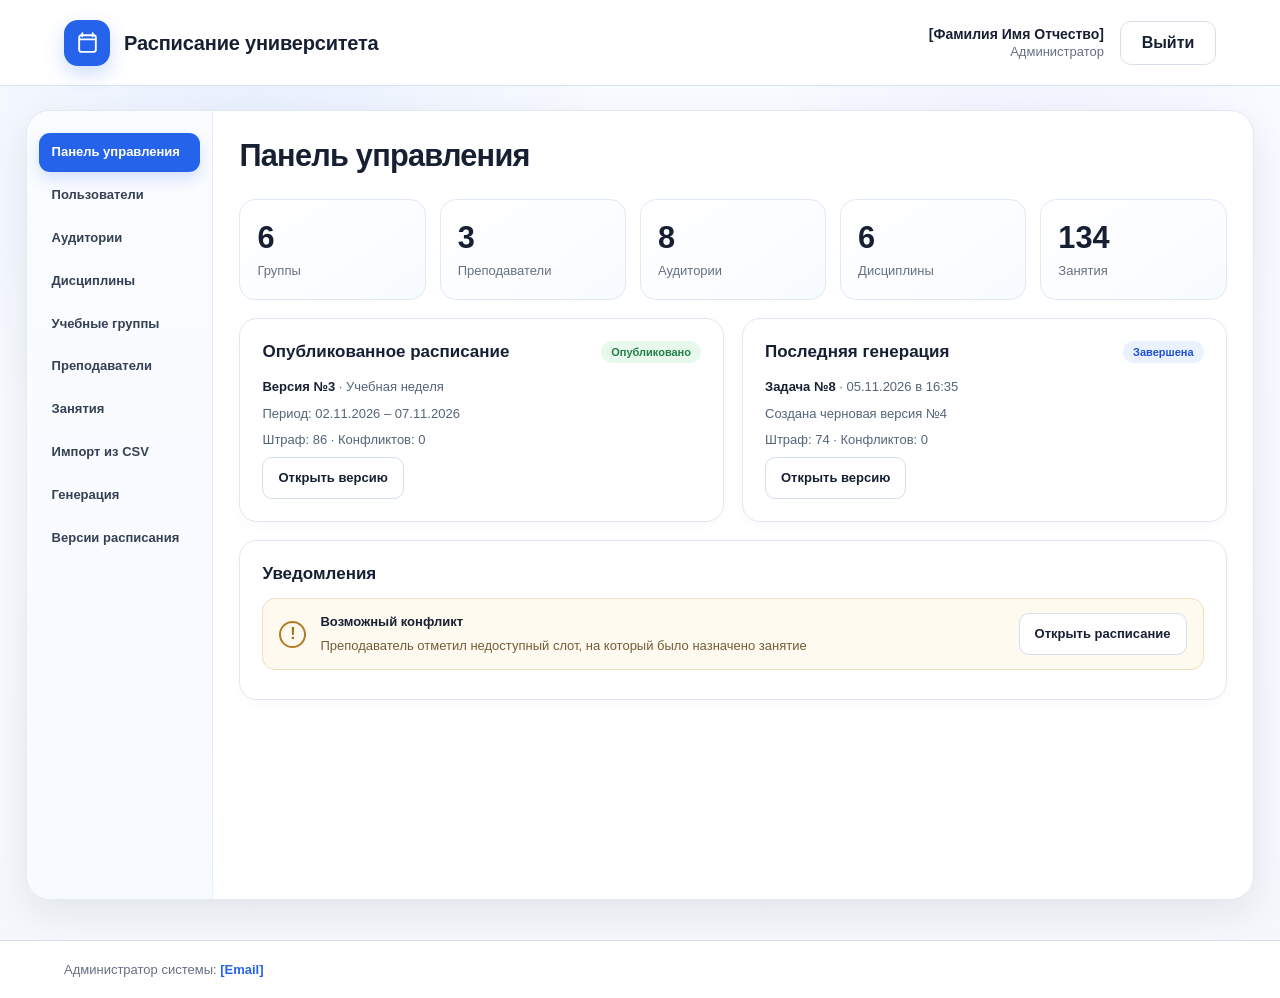
==== frontend/admin.html @ bbe99fa9 "кабинет администратора" ====
<!DOCTYPE html>
<!-- Указываем русский язык для страницы -->
<html lang="ru">
<head>
    <!-- UTF-8 нужен для правильного отображения русского текста -->
    <meta charset="UTF-8">
    <!-- Сайт подстраивается под ширину экрана -->
    <meta name="viewport" content="width=device-width, initial-scale=1.0">
    <title>Администратор — Расписание университета</title>
    <!-- Общие стили те же, что на страницах студента и преподавателя -->
    <link rel="stylesheet" href="styles.css">
    <!-- Отдельный файл содержит оформление только кабинета администратора -->
    <link rel="stylesheet" href="admin.css">
</head>
<body class="admin-page">
    <!-- Сверху шапка, посередине кабинет, внизу контакт администратора -->
    <div class="page">
        <header class="page-header">
            <!-- Нажатие на название сайта открывает панель управления -->
            <a class="brand" href="admin.html" aria-label="Панель управления расписанием">
                <span class="brand__icon" aria-hidden="true">
                    <!-- Календарь нарисован прямо в HTML, отдельная картинка не нужна -->
                    <svg viewBox="0 0 24 24" fill="none">
                        <path d="M7 3V6M17 3V6M4.5 9H19.5M6 5H18C19.1 5 20 5.9 20 7V19C20 20.1 19.1 21 18 21H6C4.9 21 4 20.1 4 19V7C4 5.9 4.9 5 6 5Z" stroke="currentColor" stroke-width="1.8" stroke-linecap="round" stroke-linejoin="round"/>
                    </svg>
                </span>
                <span class="brand__text"><strong>Расписание университета</strong></span>
            </a>
            <!-- Здесь позднее будут данные вошедшего администратора с сервера -->
            <div class="user-panel">
                <div class="user-panel__text">
                    <span class="user-panel__name">[Фамилия Имя Отчество]</span>
                    <span class="user-panel__meta">Администратор</span>
                </div>
                <!-- Пока кнопка выхода просто возвращает на страницу входа -->
                <a class="logout-button" href="index.html">Выйти</a>
            </div>
        </header>

        <main class="page-main">
            <!-- Белая область с боковым меню и рабочей частью -->
            <div class="admin-shell">
                <!-- Внутри nav находятся переключатели разделов -->
                <aside class="admin-sidebar">
                    <nav class="admin-navigation" aria-label="Разделы администратора">
                        <button type="button" class="admin-nav-link is-current" data-section="dashboard">Панель управления</button>
                        <button type="button" class="admin-nav-link" data-section="users">Пользователи</button>
                        <button type="button" class="admin-nav-link" data-section="classrooms">Аудитории</button>
                        <button type="button" class="admin-nav-link" data-section="subjects">Дисциплины</button>
                        <button type="button" class="admin-nav-link" data-section="groups">Учебные группы</button>
                        <!-- Эти разделы есть в общем макете, но подробные макеты пока не приложены -->
                        <button type="button" class="admin-nav-link" data-section="teachers">Преподаватели</button>
                        <button type="button" class="admin-nav-link" data-section="lessons">Занятия</button>
                        <button type="button" class="admin-nav-link" data-section="import">Импорт из CSV</button>
                        <button type="button" class="admin-nav-link" data-section="generation">Генерация</button>
                        <button type="button" class="admin-nav-link" data-section="versions">Версии расписания</button>
                    </nav>
                </aside>

                <div class="admin-content">
                    <!-- Первая вкладка с показателями и сведениями о расписании -->
                    <section class="admin-section" id="section-dashboard" aria-labelledby="heading-dashboard">
                        <h1 class="admin-title" id="heading-dashboard">Панель управления</h1>
                        <!-- Количества пересчитывает JavaScript по данным из списков -->
                        <div class="stats-grid" id="dashboard-stats"></div>
                        <div class="overview-grid">
                            <article class="overview-card">
                                <div class="overview-card__heading">
                                    <h2>Опубликованное расписание</h2>
                                    <span class="status-pill status-pill--green">Опубликовано</span>
                                </div>
                                <p><strong>Версия №3</strong> · Учебная неделя</p>
                                <p>Период: 02.11.2026 – 07.11.2026</p>
                                <p>Штраф: 86 · Конфликтов: 0</p>
                                <button class="admin-button admin-button--outline" type="button" data-section-target="versions">Открыть версию</button>
                            </article>
                            <article class="overview-card">
                                <div class="overview-card__heading">
                                    <h2>Последняя генерация</h2>
                                    <span class="status-pill status-pill--blue">Завершена</span>
                                </div>
                                <p><strong>Задача №8</strong> · 05.11.2026 в 16:35</p>
                                <p>Создана черновая версия №4</p>
                                <p>Штраф: 74 · Конфликтов: 0</p>
                                <button class="admin-button admin-button--outline" type="button" data-section-target="versions">Открыть версию</button>
                            </article>
                        </div>
                        <article class="overview-card overview-card--notification">
                            <h2>Уведомления</h2>
                            <div class="notification-line">
                                <span class="notification-line__symbol" aria-hidden="true">!</span>
                                <div class="notification-line__text">
                                    <strong>Возможный конфликт</strong>
                                    <span>Преподаватель отметил недоступный слот, на который было назначено занятие</span>
                                </div>
                                <button class="admin-button admin-button--outline" type="button" data-section-target="versions">Открыть расписание</button>
                            </div>
                        </article>
                    </section>

                    <!-- Раздел пользователей: поиск, фильтр, кнопка создания и таблица -->
                    <section class="admin-section" id="section-users" aria-labelledby="heading-users" hidden>
                        <h1 class="admin-title" id="heading-users">Пользователи</h1>
                        <div class="admin-toolbar">
                            <div class="admin-toolbar__filters">
                                <label class="visually-hidden" for="users-search">Поиск пользователя</label>
                                <input class="admin-input admin-search" id="users-search" placeholder="Поиск по ФИО, логину или email">
                                <label class="visually-hidden" for="users-role">Фильтр по роли</label>
                                <select class="admin-select" id="users-role">
                                    <option value="all">Роль: все</option>
                                    <option value="admin">Администратор</option>
                                    <option value="teacher">Преподаватель</option>
                                    <option value="student">Студент</option>
                                </select>
                            </div>
                            <button class="admin-button admin-button--primary" data-create="users" type="button">+ Создать пользователя</button>
                        </div>
                        <div class="admin-table-wrap">
                            <table class="admin-table" aria-label="Список пользователей">
                                <thead><tr><th>ФИО</th><th>Логин</th><th>Email</th><th>Роль</th><th>Группа</th><th>Действия</th></tr></thead>
                                <tbody id="users-table-body"></tbody>
                            </table>
                        </div>
                    </section>

                    <!-- Раздел аудиторий: поиск по номеру и таблица вместимости -->
                    <section class="admin-section" id="section-classrooms" aria-labelledby="heading-classrooms" hidden>
                        <h1 class="admin-title" id="heading-classrooms">Аудитории</h1>
                        <div class="admin-toolbar">
                            <label class="visually-hidden" for="classrooms-search">Поиск аудитории</label>
                            <input class="admin-input admin-search" id="classrooms-search" placeholder="Поиск по номеру аудитории">
                            <button class="admin-button admin-button--primary" type="button" data-create="classrooms">+ Создать аудиторию</button>
                        </div>
                        <div class="admin-table-wrap">
                            <table class="admin-table" aria-label="Список аудиторий">
                                <thead><tr><th>Номер аудитории</th><th><button type="button" class="sort-button" id="sort-capacity">Вместимость ↕</button></th><th><button type="button" class="sort-button" id="sort-status">Статус ↕</button></th><th>Действия</th></tr></thead>
                                <tbody id="classrooms-table-body"></tbody>
                            </table>
                        </div>
                    </section>

                    <!-- Раздел дисциплин: поиск по названию или коду -->
                    <section class="admin-section" id="section-subjects" aria-labelledby="heading-subjects" hidden>
                        <h1 class="admin-title" id="heading-subjects">Дисциплины</h1>
                        <div class="admin-toolbar">
                            <label class="visually-hidden" for="subjects-search">Поиск дисциплины</label>
                            <input class="admin-input admin-search" id="subjects-search" placeholder="Поиск по названию или коду">
                            <button class="admin-button admin-button--primary" type="button" data-create="subjects">+ Создать дисциплину</button>
                        </div>
                        <div class="admin-table-wrap">
                            <table class="admin-table" aria-label="Список дисциплин">
                                <thead><tr><th>Название</th><th>Код</th><th>Действия</th></tr></thead>
                                <tbody id="subjects-table-body"></tbody>
                            </table>
                        </div>
                    </section>

                    <!-- Раздел учебных групп: количество студентов и занятий -->
                    <section class="admin-section" id="section-groups" aria-labelledby="heading-groups" hidden>
                        <h1 class="admin-title" id="heading-groups">Учебные группы</h1>
                        <div class="admin-toolbar">
                            <label class="visually-hidden" for="groups-search">Поиск группы</label>
                            <input class="admin-input admin-search" id="groups-search" placeholder="Поиск по номеру группы">
                            <button class="admin-button admin-button--primary" type="button" data-create="groups">+ Создать группу</button>
                        </div>
                        <div class="admin-table-wrap">
                            <table class="admin-table" aria-label="Список учебных групп">
                                <thead><tr><th>Группа</th><th>Студентов</th><th>Занятий</th><th>Действия</th></tr></thead>
                                <tbody id="groups-table-body"></tbody>
                            </table>
                        </div>
                    </section>

                    <!-- Пока в этих вкладках нет содержимого, оставляем рабочую область пустой -->
                    <section class="admin-section" id="section-upcoming" hidden></section>
                </div>
            </div>
        </main>

        <!-- Контакт администратора находится ниже кабинета и доступен прокруткой -->
        <footer class="page-footer">
            <span>Администратор системы: <a href="mailto:admin@example.com">[Email]</a></span>
        </footer>
    </div>

    <!-- Одно всплывающее окно используется для всех четырёх форм -->
    <dialog class="admin-dialog" id="record-dialog" aria-labelledby="modal-title">
        <div class="admin-dialog__header">
            <h2 id="modal-title">Новая запись</h2>
            <button type="button" class="modal-close" id="modal-close" aria-label="Закрыть окно">×</button>
        </div>

        <!-- У каждой формы отдельный id, чтобы не путать поля -->
        <form class="record-form" id="form-users" hidden novalidate>
            <label class="admin-field">ФИО<input class="admin-input" id="user-name" autocomplete="off" placeholder="Фамилия Имя Отчество"></label>
            <label class="admin-field">Логин<input class="admin-input" id="user-login" autocomplete="off" placeholder="Логин"></label>
            <label class="admin-field">Email<input class="admin-input" id="user-email" type="email" autocomplete="off" placeholder="example@mail.ru"></label>
            <label class="admin-field">Пароль<input class="admin-input" id="user-password" type="password" autocomplete="new-password" placeholder="Пароль для нового пользователя"></label>
            <!-- Радиокнопки позволяют выбрать только одну роль -->
            <fieldset class="admin-role-fieldset">
                <legend>Роль</legend>
                <label><input type="radio" name="user-role" value="admin"> Администратор</label>
                <label><input type="radio" name="user-role" value="teacher"> Преподаватель</label>
                <label><input type="radio" name="user-role" value="student" checked> Студент</label>
            </fieldset>
            <!-- Выбор группы показывается только для роли Студент -->
            <label class="admin-field" id="user-group-block">Учебная группа<select class="admin-select" id="user-group"></select></label>
            <p class="form-error" id="users-form-error" role="alert" hidden></p>
            <div class="dialog-actions">
                <button class="admin-button admin-button--primary" type="submit">Сохранить</button>
                <button class="admin-button admin-button--outline" type="button" data-cancel-dialog>Отмена</button>
            </div>
            <p class="dialog-note">Демо-режим: пароли не сохраняются, письма не отправляются, вход новых пользователей пока не подключён</p>
        </form>

        <form class="record-form" id="form-classrooms" hidden novalidate>
            <label class="admin-field">Номер аудитории<input class="admin-input" id="classroom-number" placeholder="Номер аудитории"></label>
            <label class="admin-field">Вместимость<input class="admin-input" id="classroom-capacity" type="number" min="1" placeholder="Количество мест"></label>
            <label class="admin-checkbox"><input id="classroom-active" type="checkbox" checked> Активна (доступна для занятий)</label>
            <p class="form-error" id="classrooms-form-error" role="alert" hidden></p>
            <div class="dialog-actions"><button class="admin-button admin-button--primary" type="submit">Сохранить</button><button class="admin-button admin-button--outline" type="button" data-cancel-dialog>Отмена</button></div>
        </form>

        <form class="record-form" id="form-subjects" hidden novalidate>
            <label class="admin-field">Название<input class="admin-input" id="subject-name" placeholder="Название дисциплины"></label>
            <label class="admin-field">Внутренний код<input class="admin-input" id="subject-code" placeholder="Код"></label>
            <p class="form-error" id="subjects-form-error" role="alert" hidden></p>
            <div class="dialog-actions"><button class="admin-button admin-button--primary" type="submit">Сохранить</button><button class="admin-button admin-button--outline" type="button" data-cancel-dialog>Отмена</button></div>
        </form>

        <form class="record-form" id="form-groups" hidden novalidate>
            <label class="admin-field">Номер или название группы<input class="admin-input" id="group-name" placeholder="Например, ИВТ-101"></label>
            <label class="admin-field">Количество студентов<input class="admin-input" id="group-students" type="number" min="1" placeholder="Количество студентов"></label>
            <p class="form-error" id="groups-form-error" role="alert" hidden></p>
            <div class="dialog-actions"><button class="admin-button admin-button--primary" type="submit">Сохранить</button><button class="admin-button admin-button--outline" type="button" data-cancel-dialog>Отмена</button></div>
        </form>
    </dialog>

    <!-- Этот блок сообщает о сохранении, но не закрывает другие части интерфейса -->
    <div class="admin-toast" id="admin-toast" role="status" hidden></div>
    <!-- Подключаем JavaScript внизу, когда нужные HTML-элементы уже созданы -->
    <script src="admin.js"></script>
</body>
</html>
---- frontend/styles.css ----
/*
CSS отвечает за внешний вид всех HTML-страниц проекта

Запись .schedule-table означает: найти элемент с class="schedule-table"
Внутри фигурных скобок перечисляются свойства этого элемента
Комментарии ниже поясняют, за что отвечают основные свойства
*/


/* Основные переменные интерфейса: цвета, тени и размеры */
:root {
    /* Главный синий цвет интерфейса */
    --primary: #2563eb;
    /* Более тёмный синий для наведения */
    --primary-dark: #1d4ed8;
    /* Светлый синий фон небольших элементов */
    --primary-light: #eff6ff;
    /* Основной цвет текста */
    --text-main: #172033;
    /* Цвет второстепенного текста */
    --text-secondary: #667085;
    /* Основной цвет границ */
    --border: #d7dfeb;
    /* Белый цвет основных поверхностей */
    --surface: #ffffff;
    /* Фон всей страницы */
    --background: #f4f7fb;
    /* Цвет ошибок */
    --error: #d92d20;
    /* Светлый фон сообщения об ошибке */
    --error-background: #fff4f3;
    /* Цвет успешного действия */
    --success: #15803d;
    /* Светлый фон успешного сообщения */
    --success-background: #f0fdf4;
    /* Большая тень для основных карточек */
    --shadow-lg: 0 24px 60px rgba(23, 32, 51, 0.10), 0 4px 12px rgba(23, 32, 51, 0.04);
    /* Средняя тень для небольших элементов */
    --shadow-md: 0 12px 28px rgba(23, 32, 51, 0.08), 0 2px 8px rgba(23, 32, 51, 0.04);
}

*, *::before, *::after {
    /* Учитываем padding и border внутри заданной ширины и высоты */
    box-sizing: border-box;
}

html, body {
    /* Внешний отступ отделяет элемент от соседних элементов */
    margin: 0;
    /* Задаём минимальную высоту элемента */
    min-height: 100%;
}

body {
    /* Не даём элементу становиться уже этого значения */
    min-width: 320px;
    /* Задаём цвет текста или иконки */
    color: var(--text-main);
    /* Задаём фон элемента */
    background: var(--background);
    /* Выбираем шрифт для текста */
    font-family: Inter, -apple-system, BlinkMacSystemFont, "Segoe UI", Arial, sans-serif;
    /* Делаем отображение шрифта аккуратнее в некоторых браузерах */
    -webkit-font-smoothing: antialiased;
}

button, input, select {
    /* Наследуем или задаём настройки шрифта */
    font: inherit;
}

a {
    /* Задаём цвет текста или иконки */
    color: inherit;
    /* Управляем подчёркиванием текста */
    text-decoration: none;
}

/* Общая оболочка всей страницы */
.page {
    /* Определяем способ расположения элемента и его содержимого */
    display: grid;
    /* Задаём размеры строк CSS-сетки */
    grid-template-rows: auto 1fr auto;
    /* Задаём минимальную высоту элемента */
    min-height: 100vh;
    /* Определяем, что делать с содержимым за границами элемента */
    overflow: hidden;
}

/* Шапка страницы */
.page-header {
    /* Задаём способ позиционирования элемента */
    position: relative;
    /* Определяем, какой элемент будет визуально выше других */
    z-index: 2;
    /* Определяем способ расположения элемента и его содержимого */
    display: flex;
    /* Выравниваем элементы по поперечной оси */
    align-items: center;
    /* Выравниваем элементы по основной оси */
    justify-content: space-between;
    /* Задаём расстояние между дочерними элементами */
    gap: 20px;
    /* Задаём минимальную высоту элемента */
    min-height: 86px;
    /* Внутренний отступ создаёт свободное место внутри элемента */
    padding: 18px clamp(24px, 5vw, 72px);
    /* Задаём фон элемента */
    background: rgba(255, 255, 255, 0.92);
    /* Добавляем нижнюю границу */
    border-bottom: 1px solid rgba(215, 223, 235, 0.9);
    /* Размываем фон, который виден за элементом */
    backdrop-filter: blur(12px);
}

/* Ссылка с иконкой и названием системы */
.brand {
    /* Определяем способ расположения элемента и его содержимого */
    display: inline-flex;
    /* Выравниваем элементы по поперечной оси */
    align-items: center;
    /* Задаём расстояние между дочерними элементами */
    gap: 14px;
}

/* Синий квадрат с иконкой календаря */
.brand__icon {
    /* Определяем способ расположения элемента и его содержимого */
    display: inline-flex;
    /* Настраиваем поведение элемента внутри flex-контейнера */
    flex: 0 0 46px;
    /* Выравниваем элементы по поперечной оси */
    align-items: center;
    /* Выравниваем элементы по основной оси */
    justify-content: center;
    /* Задаём ширину элемента */
    width: 46px;
    /* Задаём высоту элемента */
    height: 46px;
    /* Скругляем углы элемента */
    border-radius: 14px;
    /* Задаём фон элемента */
    background: var(--primary);
    /* Задаём цвет текста или иконки */
    color: #ffffff;
    /* Добавляем тень вокруг элемента */
    box-shadow: 0 8px 20px rgba(37, 99, 235, 0.22);
}

/* Синий квадрат с иконкой календаря */
.brand__icon svg {
    /* Задаём ширину элемента */
    width: 25px;
    /* Задаём высоту элемента */
    height: 25px;
}

.brand__text strong {
    /* Определяем способ расположения элемента и его содержимого */
    display: block;
    /* Задаём размер текста */
    font-size: 20px;
    /* Задаём высоту строки текста */
    line-height: 1.2;
    /* Меняем расстояние между буквами */
    letter-spacing: -0.01em;
}

/* Блок с данными пользователя справа в шапке */
.user-panel {
    /* Определяем способ расположения элемента и его содержимого */
    display: flex;
    /* Выравниваем элементы по поперечной оси */
    align-items: center;
    /* Задаём расстояние между дочерними элементами */
    gap: 16px;
}

.user-panel__text {
    /* Выравниваем текст внутри элемента */
    text-align: right;
}

.user-panel__name {
    /* Определяем способ расположения элемента и его содержимого */
    display: block;
    /* Задаём размер текста */
    font-size: 14px;
    /* Задаём толщину текста */
    font-weight: 700;
}

.user-panel__meta {
    /* Определяем способ расположения элемента и его содержимого */
    display: block;
    /* Добавляем внешний отступ сверху */
    margin-top: 2px;
    /* Задаём цвет текста или иконки */
    color: var(--text-secondary);
    /* Задаём размер текста */
    font-size: 13px;
}

/* Кнопка выхода из системы */
.logout-button {
    /* Определяем способ расположения элемента и его содержимого */
    display: inline-flex;
    /* Выравниваем элементы по поперечной оси */
    align-items: center;
    /* Выравниваем элементы по основной оси */
    justify-content: center;
    /* Не даём элементу становиться уже этого значения */
    min-width: 96px;
    /* Задаём высоту элемента */
    height: 44px;
    /* Внутренний отступ создаёт свободное место внутри элемента */
    padding: 0 18px;
    /* Задаём рамку вокруг элемента */
    border: 1px solid var(--border);
    /* Скругляем углы элемента */
    border-radius: 11px;
    /* Задаём фон элемента */
    background: #ffffff;
    /* Задаём цвет текста или иконки */
    color: var(--text-main);
    /* Задаём толщину текста */
    font-weight: 650;
    /* Меняем вид курсора мыши */
    cursor: pointer;
    /* Делаем изменение свойств плавным */
    transition: border-color 0.18s ease, background 0.18s ease, transform 0.18s ease;
}

/* Кнопка выхода из системы */
.logout-button:hover {
    /* Меняем цвет рамки */
    border-color: #b8c3d3;
    /* Задаём фон элемента */
    background: #f9fbfe;
    /* Визуально сдвигаем или масштабируем элемент */
    transform: translateY(-1px);
}

/* Основная область страницы */
.page-main {
    /* Задаём способ позиционирования элемента */
    position: relative;
    /* Внутренний отступ создаёт свободное место внутри элемента */
    padding: 34px 24px 48px;
    /* Задаём фон элемента */
    background:
        radial-gradient(circle at 20% 8%, rgba(37, 99, 235, 0.08), transparent 28%),
        radial-gradient(circle at 80% 10%, rgba(99, 102, 241, 0.06), transparent 22%),
        linear-gradient(180deg, #f8fbff 0%, var(--background) 100%);
}

.background-shape {
    /* Задаём способ позиционирования элемента */
    position: absolute;
    /* Скругляем углы элемента */
    border-radius: 999px;
    /* Определяем, реагирует ли элемент на действия мыши */
    pointer-events: none;
    /* Применяем визуальный эффект к элементу */
    filter: blur(4px);
}

.background-shape--left {
    /* Задаём положение относительно левого края */
    left: -120px;
    /* Задаём положение относительно нижнего края */
    bottom: 24px;
    /* Задаём ширину элемента */
    width: 280px;
    /* Задаём высоту элемента */
    height: 280px;
    /* Задаём фон элемента */
    background: rgba(37, 99, 235, 0.08);
}

.background-shape--right {
    /* Задаём положение относительно верхнего края */
    top: 80px;
    /* Задаём положение относительно правого края */
    right: -90px;
    /* Задаём ширину элемента */
    width: 240px;
    /* Задаём высоту элемента */
    height: 240px;
    /* Задаём фон элемента */
    background: rgba(99, 102, 241, 0.07);
}

/* Нижняя часть страницы с контактом администратора */
.page-footer {
    /* Задаём способ позиционирования элемента */
    position: relative;
    /* Определяем, какой элемент будет визуально выше других */
    z-index: 2;
    /* Определяем способ расположения элемента и его содержимого */
    display: flex;
    /* Выравниваем элементы по основной оси */
    justify-content: flex-start;
    /* Выравниваем элементы по поперечной оси */
    align-items: center;
    /* Задаём минимальную высоту элемента */
    min-height: 58px;
    /* Внутренний отступ создаёт свободное место внутри элемента */
    padding: 14px clamp(24px, 5vw, 72px);
    /* Добавляем верхнюю границу */
    border-top: 1px solid var(--border);
    /* Задаём фон элемента */
    background: #ffffff;
    /* Задаём цвет текста или иконки */
    color: var(--text-secondary);
    /* Задаём размер текста */
    font-size: 13px;
}

/* Нижняя часть страницы с контактом администратора */
.page-footer a {
    /* Задаём цвет текста или иконки */
    color: var(--primary);
    /* Задаём толщину текста */
    font-weight: 650;
}

/* Белая карточка формы авторизации */
.login-card {
    /* Задаём способ позиционирования элемента */
    position: relative;
    /* Определяем, какой элемент будет визуально выше других */
    z-index: 1;
    /* Задаём ширину элемента */
    width: min(100%, 460px);
    /* Внешний отступ отделяет элемент от соседних элементов */
    margin: 0 auto;
    /* Внутренний отступ создаёт свободное место внутри элемента */
    padding: 38px 40px 34px;
    /* Задаём рамку вокруг элемента */
    border: 1px solid rgba(215, 223, 235, 0.95);
    /* Скругляем углы элемента */
    border-radius: 24px;
    /* Задаём фон элемента */
    background: rgba(255, 255, 255, 0.97);
    /* Добавляем тень вокруг элемента */
    box-shadow: var(--shadow-lg);
}

.login-card__badge {
    /* Определяем способ расположения элемента и его содержимого */
    display: inline-flex;
    /* Выравниваем элементы по поперечной оси */
    align-items: center;
    /* Выравниваем элементы по основной оси */
    justify-content: center;
    /* Задаём ширину элемента */
    width: 48px;
    /* Задаём высоту элемента */
    height: 48px;
    /* Добавляем внешний отступ снизу */
    margin-bottom: 20px;
    /* Скругляем углы элемента */
    border-radius: 14px;
    /* Задаём фон элемента */
    background: var(--primary-light);
    /* Задаём цвет текста или иконки */
    color: var(--primary);
}

.login-card__badge svg {
    /* Задаём ширину элемента */
    width: 25px;
    /* Задаём высоту элемента */
    height: 25px;
}

.login-card__heading {
    /* Добавляем внешний отступ снизу */
    margin-bottom: 26px;
}

.login-card__title {
    /* Внешний отступ отделяет элемент от соседних элементов */
    margin: 0;
    /* Задаём размер текста */
    font-size: clamp(30px, 4vw, 36px);
    /* Задаём высоту строки текста */
    line-height: 1.12;
    /* Задаём толщину текста */
    font-weight: 750;
    /* Меняем расстояние между буквами */
    letter-spacing: -0.035em;
}

.login-card__subtitle {
    /* Внешний отступ отделяет элемент от соседних элементов */
    margin: 10px 0 0;
    /* Задаём цвет текста или иконки */
    color: var(--text-secondary);
    /* Задаём размер текста */
    font-size: 15px;
    /* Задаём высоту строки текста */
    line-height: 1.55;
}

.message {
    /* Определяем способ расположения элемента и его содержимого */
    display: flex;
    /* Задаём расстояние между дочерними элементами */
    gap: 12px;
    /* Выравниваем элементы по поперечной оси */
    align-items: flex-start;
    /* Внешний отступ отделяет элемент от соседних элементов */
    margin: 0 0 20px;
    /* Внутренний отступ создаёт свободное место внутри элемента */
    padding: 13px 14px;
    /* Задаём рамку вокруг элемента */
    border: 1px solid currentColor;
    /* Скругляем углы элемента */
    border-radius: 12px;
}

.message[hidden] {
    /* Определяем способ расположения элемента и его содержимого */
    display: none;
}

.message__icon {
    /* Определяем способ расположения элемента и его содержимого */
    display: inline-flex;
    /* Настраиваем поведение элемента внутри flex-контейнера */
    flex: 0 0 28px;
    /* Выравниваем элементы по поперечной оси */
    align-items: center;
    /* Выравниваем элементы по основной оси */
    justify-content: center;
    /* Задаём ширину элемента */
    width: 28px;
    /* Задаём высоту элемента */
    height: 28px;
    /* Добавляем внешний отступ сверху */
    margin-top: 1px;
    /* Задаём рамку вокруг элемента */
    border: 1.5px solid currentColor;
    /* Скругляем углы элемента */
    border-radius: 50%;
    /* Задаём размер текста */
    font-size: 16px;
    /* Задаём толщину текста */
    font-weight: 800;
}

.message__text {
    /* Определяем способ расположения элемента и его содержимого */
    display: flex;
    /* Указываем направление расположения flex-элементов */
    flex-direction: column;
    /* Задаём расстояние между дочерними элементами */
    gap: 3px;
    /* Задаём размер текста */
    font-size: 14px;
    /* Задаём высоту строки текста */
    line-height: 1.4;
}

.message--error {
    /* Задаём цвет текста или иконки */
    color: var(--error);
    /* Задаём фон элемента */
    background: var(--error-background);
}

.message--success {
    /* Задаём цвет текста или иконки */
    color: var(--success);
    /* Задаём фон элемента */
    background: var(--success-background);
}

.form-field {
    /* Добавляем внешний отступ снизу */
    margin-bottom: 19px;
}

.form-field__label {
    /* Определяем способ расположения элемента и его содержимого */
    display: block;
    /* Добавляем внешний отступ снизу */
    margin-bottom: 8px;
    /* Задаём цвет текста или иконки */
    color: var(--text-main);
    /* Задаём размер текста */
    font-size: 14px;
    /* Задаём толщину текста */
    font-weight: 650;
}

.form-field__control {
    /* Задаём способ позиционирования элемента */
    position: relative;
}

.form-field__icon {
    /* Задаём способ позиционирования элемента */
    position: absolute;
    /* Задаём положение относительно верхнего края */
    top: 50%;
    /* Задаём положение относительно левого края */
    left: 14px;
    /* Определяем способ расположения элемента и его содержимого */
    display: inline-flex;
    /* Задаём ширину элемента */
    width: 20px;
    /* Задаём высоту элемента */
    height: 20px;
    /* Задаём цвет текста или иконки */
    color: #98a2b3;
    /* Визуально сдвигаем или масштабируем элемент */
    transform: translateY(-50%);
    /* Определяем, реагирует ли элемент на действия мыши */
    pointer-events: none;
}

.form-field__icon svg {
    /* Задаём ширину элемента */
    width: 20px;
    /* Задаём высоту элемента */
    height: 20px;
}

.form-field__input,
.form-select {
    /* Задаём ширину элемента */
    width: 100%;
    /* Задаём высоту элемента */
    height: 52px;
    /* Внутренний отступ создаёт свободное место внутри элемента */
    padding: 0 15px 0 45px;
    /* Задаём рамку вокруг элемента */
    border: 1px solid var(--border);
    /* Скругляем углы элемента */
    border-radius: 11px;
    /* Задаём внешнее выделение без изменения размеров элемента */
    outline: none;
    /* Задаём фон элемента */
    background: #ffffff;
    /* Задаём цвет текста или иконки */
    color: var(--text-main);
    /* Задаём размер текста */
    font-size: 15px;
    /* Делаем изменение свойств плавным */
    transition: border-color 0.18s ease, box-shadow 0.18s ease, background 0.18s ease;
}

.form-select {
    padding-left: 15px;
    /* Меняем вид курсора мыши */
    cursor: pointer;
}

.form-field__input::placeholder {
    /* Задаём цвет текста или иконки */
    color: #a3acba;
}

.form-field__input:hover,
.form-select:hover,
.control-button:hover,
/* Стрелки листания недель */
.schedule-arrow:hover {
    /* Меняем цвет рамки */
    border-color: #b8c3d3;
}

.form-field__input:focus,
.form-select:focus {
    /* Меняем цвет рамки */
    border-color: var(--primary);
    /* Добавляем тень вокруг элемента */
    box-shadow: 0 0 0 4px rgba(37, 99, 235, 0.11);
}

.form-field__input.is-invalid {
    /* Меняем цвет рамки */
    border-color: var(--error);
    /* Задаём фон элемента */
    background: #fffafa;
}

.form-field__input.is-invalid:focus {
    /* Добавляем тень вокруг элемента */
    box-shadow: 0 0 0 4px rgba(217, 45, 32, 0.09);
}

.form-field__error {
    /* Определяем способ расположения элемента и его содержимого */
    display: block;
    /* Добавляем внешний отступ сверху */
    margin-top: 6px;
    /* Задаём цвет текста или иконки */
    color: var(--error);
    /* Задаём размер текста */
    font-size: 13px;
    /* Задаём высоту строки текста */
    line-height: 1.4;
}

.form-field__error[hidden] {
    /* Определяем способ расположения элемента и его содержимого */
    display: none;
}

.login-button,
.primary-button,
.secondary-button,
.control-button {
    /* Определяем способ расположения элемента и его содержимого */
    display: inline-flex;
    /* Выравниваем элементы по поперечной оси */
    align-items: center;
    /* Выравниваем элементы по основной оси */
    justify-content: center;
    /* Задаём минимальную высоту элемента */
    min-height: 48px;
    /* Внутренний отступ создаёт свободное место внутри элемента */
    padding: 0 18px;
    /* Скругляем углы элемента */
    border-radius: 11px;
    /* Задаём размер текста */
    font-size: 15px;
    /* Задаём толщину текста */
    font-weight: 700;
    /* Меняем вид курсора мыши */
    cursor: pointer;
    /* Делаем изменение свойств плавным */
    transition: background 0.18s ease, transform 0.18s ease, box-shadow 0.18s ease, border-color 0.18s ease;
}

.login-button,
.primary-button {
    /* Задаём ширину элемента */
    width: 100%;
    /* Задаём рамку вокруг элемента */
    border: 0;
    /* Задаём фон элемента */
    background: var(--primary);
    /* Задаём цвет текста или иконки */
    color: #ffffff;
    /* Добавляем тень вокруг элемента */
    box-shadow: 0 8px 18px rgba(37, 99, 235, 0.19);
}

.login-button:hover,
.primary-button:hover {
    /* Задаём фон элемента */
    background: var(--primary-dark);
    /* Добавляем тень вокруг элемента */
    box-shadow: 0 10px 22px rgba(37, 99, 235, 0.24);
    /* Визуально сдвигаем или масштабируем элемент */
    transform: translateY(-1px);
}

.secondary-button,
.control-button {
    /* Задаём рамку вокруг элемента */
    border: 1px solid var(--border);
    /* Задаём фон элемента */
    background: #ffffff;
    /* Задаём цвет текста или иконки */
    color: var(--text-main);
}

.control-button {
    /* Задаём минимальную высоту элемента */
    min-height: 44px;
    /* Внутренний отступ создаёт свободное место внутри элемента */
    padding: 0 16px;
    /* Задаём толщину текста */
    font-weight: 650;
}

.login-button:active,
.primary-button:active,
.secondary-button:active,
.control-button:active,
/* Стрелки листания недель */
.schedule-arrow:active {
    /* Визуально сдвигаем или масштабируем элемент */
    transform: translateY(0);
}

.login-button:disabled,
.primary-button:disabled {
    /* Меняем вид курсора мыши */
    cursor: wait;
    /* Задаём прозрачность элемента */
    opacity: 0.68;
    /* Визуально сдвигаем или масштабируем элемент */
    transform: none;
}

.login-card__help {
    /* Определяем способ расположения элемента и его содержимого */
    display: flex;
    /* Задаём расстояние между дочерними элементами */
    gap: 10px;
    /* Выравниваем элементы по поперечной оси */
    align-items: flex-start;
    /* Добавляем внешний отступ сверху */
    margin-top: 24px;
    /* Добавляем внутренний отступ сверху */
    padding-top: 21px;
    /* Добавляем верхнюю границу */
    border-top: 1px solid #edf0f5;
    /* Задаём цвет текста или иконки */
    color: var(--text-secondary);
}

.login-card__help-icon {
    /* Определяем способ расположения элемента и его содержимого */
    display: inline-flex;
    /* Настраиваем поведение элемента внутри flex-контейнера */
    flex: 0 0 22px;
    /* Выравниваем элементы по поперечной оси */
    align-items: center;
    /* Выравниваем элементы по основной оси */
    justify-content: center;
    /* Задаём ширину элемента */
    width: 22px;
    /* Задаём высоту элемента */
    height: 22px;
    /* Скругляем углы элемента */
    border-radius: 50%;
    /* Задаём фон элемента */
    background: #eef2f7;
    /* Задаём цвет текста или иконки */
    color: #667085;
    /* Задаём размер текста */
    font-size: 13px;
    /* Задаём толщину текста */
    font-weight: 750;
}

.login-card__help p {
    /* Внешний отступ отделяет элемент от соседних элементов */
    margin: 0;
    /* Задаём размер текста */
    font-size: 13px;
    /* Задаём высоту строки текста */
    line-height: 1.5;
}

/* Основная белая рабочая область страниц после входа */
.app-shell {
    /* Задаём способ позиционирования элемента */
    position: relative;
    /* Определяем, какой элемент будет визуально выше других */
    z-index: 1;
    /* Определяем способ расположения элемента и его содержимого */
    display: grid;
    /* Левое меню делаем узким, чтобы больше места осталось расписанию */
    grid-template-columns: 185px minmax(0, 1fr);
    /* Задаём минимальную высоту элемента */
    min-height: min(860px, calc(100vh - 190px));
    /* Задаём рамку вокруг элемента */
    border: 1px solid rgba(215, 223, 235, 0.95);
    /* Скругляем углы элемента */
    border-radius: 26px;
    /* Задаём фон элемента */
    background: rgba(255, 255, 255, 0.98);
    /* Добавляем тень вокруг элемента */
    box-shadow: var(--shadow-lg);
    /* Определяем, что делать с содержимым за границами элемента */
    overflow: hidden;
}

/* Боковое меню слева */
.sidebar {
    /* Определяем способ расположения элемента и его содержимого */
    display: flex;
    /* Указываем направление расположения flex-элементов */
    flex-direction: column;
    /* Задаём расстояние между дочерними элементами */
    gap: 18px;
    /* Внутренний отступ создаёт свободное место внутри элемента */
    padding: 24px 14px;
    /* Добавляем правую границу */
    border-right: 1px solid #edf0f5;
    /* Задаём фон элемента */
    background: linear-gradient(180deg, #fbfdff 0%, #f6f9fd 100%);
}

.sidebar__nav {
    /* Определяем способ расположения элемента и его содержимого */
    display: flex;
    /* Указываем направление расположения flex-элементов */
    flex-direction: column;
    /* Задаём расстояние между дочерними элементами */
    gap: 10px;
}

/* Ссылка на раздел в боковом меню */
.sidebar__link {
    /* Определяем способ расположения элемента и его содержимого */
    display: block;
    /* Внутренний отступ создаёт свободное место внутри элемента */
    padding: 13px 12px;
    /* Скругляем углы элемента */
    border-radius: 14px;
    /* Задаём цвет текста или иконки */
    color: var(--text-main);
    /* Задаём толщину текста */
    font-weight: 650;
    /* Делаем изменение свойств плавным */
    transition: background 0.18s ease, color 0.18s ease, transform 0.18s ease;
}

/* Ссылка на раздел в боковом меню */
.sidebar__link:hover {
    /* Задаём фон элемента */
    background: #eef4ff;
    /* Задаём цвет текста или иконки */
    color: var(--primary);
    /* Визуально сдвигаем или масштабируем элемент */
    transform: translateX(2px);
}

.sidebar__link--active {
    /* Задаём фон элемента */
    background: var(--primary);
    /* Задаём цвет текста или иконки */
    color: #ffffff;
    /* Добавляем тень вокруг элемента */
    box-shadow: 0 10px 24px rgba(37, 99, 235, 0.20);
}


/* Основное содержимое справа от бокового меню */
.content {
    /* Задаём способ позиционирования элемента */
    position: relative;
    /* Внутренний отступ создаёт свободное место внутри элемента */
    padding: 26px 20px 30px;
}

/* Верхняя часть содержимого с заголовком */
.content__top {
    /* Определяем способ расположения элемента и его содержимого */
    display: flex;
    /* Выравниваем элементы по поперечной оси */
    align-items: flex-start;
    /* Выравниваем элементы по основной оси */
    justify-content: space-between;
    /* Задаём расстояние между дочерними элементами */
    gap: 18px;
    /* Добавляем внешний отступ снизу */
    margin-bottom: 22px;
}

.content__title {
    /* Внешний отступ отделяет элемент от соседних элементов */
    margin: 0;
    /* Задаём размер текста */
    font-size: clamp(28px, 4vw, 36px);
    /* Задаём высоту строки текста */
    line-height: 1.1;
    /* Задаём толщину текста */
    font-weight: 760;
    /* Меняем расстояние между буквами */
    letter-spacing: -0.03em;
}

.content__subtitle {
    /* Внешний отступ отделяет элемент от соседних элементов */
    margin: 8px 0 0;
    /* Задаём цвет текста или иконки */
    color: var(--text-secondary);
    /* Задаём размер текста */
    font-size: 15px;
    /* Задаём высоту строки текста */
    line-height: 1.55;
}

/* Блок выбора недели */
.week-tools {
    /* Определяем способ расположения элемента и его содержимого */
    display: flex;
    /* Выравниваем элементы по поперечной оси */
    align-items: center;
    /* Задаём расстояние между дочерними элементами */
    gap: 12px;
    /* Разрешаем элементам переноситься на новую строку */
    flex-wrap: wrap;
}

.week-select {
    /* Не даём элементу становиться уже этого значения */
    min-width: 240px;
}

/* Обёртка таблицы и стрелок переключения недели */
.table-wrapper {
    /* Задаём способ позиционирования элемента */
    position: relative;
    /* Внутренний отступ создаёт свободное место внутри элемента */
    padding: 0 48px;
}

/* Стрелки листания недель */
.schedule-arrow {
    /* Задаём способ позиционирования элемента */
    position: absolute;
    /* Задаём положение относительно верхнего края */
    top: 50%;
    /* Визуально сдвигаем или масштабируем элемент */
    transform: translateY(-50%);
    /* Определяем способ расположения элемента и его содержимого */
    display: inline-flex;
    /* Выравниваем элементы по поперечной оси */
    align-items: center;
    /* Выравниваем элементы по основной оси */
    justify-content: center;
    /* Задаём ширину элемента */
    width: 38px;
    /* Задаём высоту элемента */
    height: 56px;
    /* Задаём рамку вокруг элемента */
    border: 1px solid var(--border);
    /* Скругляем углы элемента */
    border-radius: 14px;
    /* Задаём фон элемента */
    background: #ffffff;
    /* Задаём цвет текста или иконки */
    color: var(--text-main);
    /* Добавляем тень вокруг элемента */
    box-shadow: var(--shadow-md);
    /* Задаём размер текста */
    font-size: 28px;
    /* Меняем вид курсора мыши */
    cursor: pointer;
    /* Делаем изменение свойств плавным */
    transition: border-color 0.18s ease, transform 0.18s ease, background 0.18s ease;
}

/* Стрелки листания недель */
.schedule-arrow:hover {
    /* Задаём фон элемента */
    background: #f9fbff;
    /* Визуально сдвигаем или масштабируем элемент */
    transform: translateY(-50%) scale(1.02);
}

.schedule-arrow--prev {
    /* Задаём положение относительно левого края */
    left: 0;
}

.schedule-arrow--next {
    /* Задаём положение относительно правого края */
    right: 0;
}

/* Таблица расписания */
.schedule-table {
    /* Задаём ширину элемента */
    width: 100%;
    /* Объединяем соседние границы ячеек таблицы */
    border-collapse: collapse;
    /* Определяем способ расчёта ширины столбцов таблицы */
    table-layout: fixed;
    /* Определяем, что делать с содержимым за границами элемента */
    overflow: hidden;
    /* Скругляем углы элемента */
    border-radius: 18px;
}

.schedule-table th,
/* Таблица расписания */
.schedule-table td {
    /* Задаём рамку вокруг элемента */
    border: 1px solid #dbe3ef;
}

/* Таблица расписания */
.schedule-table thead th {
    /* Внутренний отступ создаёт свободное место внутри элемента */
    padding: 14px 8px;
    /* Задаём фон элемента */
    background: #f4f7fc;
    /* Задаём размер текста */
    font-size: 14px;
    /* Задаём толщину текста */
    font-weight: 750;
    /* Выравниваем текст внутри элемента */
    text-align: center;
}

.schedule-table__time-head {
    /* Задаём ширину элемента */
    width: 110px;
}

.schedule-table__time {
    /* Задаём ширину элемента */
    width: 110px;
    /* Внутренний отступ создаёт свободное место внутри элемента */
    padding: 14px 8px;
    /* Задаём фон элемента */
    background: #fbfcfe;
    /* Выравниваем текст внутри элемента */
    text-align: center;
    /* Выравниваем содержимое ячейки по вертикали */
    vertical-align: top;
}

.pair-number {
    /* Определяем способ расположения элемента и его содержимого */
    display: block;
    /* Задаём размер текста */
    font-size: 14px;
    /* Задаём толщину текста */
    font-weight: 700;
}

.pair-time {
    /* Определяем способ расположения элемента и его содержимого */
    display: block;
    /* Добавляем внешний отступ сверху */
    margin-top: 6px;
    /* Задаём цвет текста или иконки */
    color: var(--text-secondary);
    /* Задаём размер текста */
    font-size: 12px;
    /* Задаём высоту строки текста */
    line-height: 1.35;
}

.schedule-cell {
    /* Задаём высоту элемента */
    height: 92px;
    /* Внутренний отступ создаёт свободное место внутри элемента */
    padding: 10px 10px 12px;
    /* Выравниваем содержимое ячейки по вертикали */
    vertical-align: top;
    /* Задаём фон элемента */
    background: #ffffff;
}

/* Карточка занятия внутри ячейки */
.lesson-card {
    /* Определяем способ расположения элемента и его содержимого */
    display: flex;
    /* Карточка может сжиматься до ширины своей ячейки */
    min-width: 0;
    /* Указываем направление расположения flex-элементов */
    flex-direction: column;
    /* Задаём расстояние между дочерними элементами */
    gap: 4px;
    /* Задаём высоту элемента */
    height: 100%;
    /* Внутренний отступ создаёт свободное место внутри элемента */
    padding: 10px;
    /* Скругляем углы элемента */
    border-radius: 14px;
    /* Задаём фон элемента */
    background: #f7faff;
    /* Задаём рамку вокруг элемента */
    border: 1px solid #e2eaf7;
}

.lesson-card--empty {
    /* Задаём фон элемента */
    background: transparent;
    border-style: dashed;
    /* Меняем цвет рамки */
    border-color: #edf2f8;
}

.lesson-title {
    /* Задаём размер текста */
    font-size: 13px;
    /* Задаём толщину текста */
    font-weight: 700;
    /* Задаём высоту строки текста */
    line-height: 1.35;
    /* Разрешаем длинному названию предмета переноситься на следующую строку */
    overflow-wrap: anywhere;
    /* Не даём длинному слову растягивать карточку и соседний столбец */
    word-break: break-word;
    /* Разрешаем flex-элементу сжиматься внутри карточки */
    min-width: 0;
}

.lesson-meta {
    /* Задаём цвет текста или иконки */
    color: var(--text-secondary);
    /* Задаём размер текста */
    font-size: 12px;
    /* Задаём высоту строки текста */
    line-height: 1.45;
    /* Длинные подписи тоже могут переноситься внутри своей карточки */
    overflow-wrap: anywhere;
    /* Не позволяем тексту выходить за границы ячейки */
    word-break: break-word;
}

.filters-row {
    /* Определяем способ расположения элемента и его содержимого */
    display: flex;
    /* Выравниваем элементы по поперечной оси */
    align-items: center;
    /* Задаём расстояние между дочерними элементами */
    gap: 18px;
    /* Разрешаем элементам переноситься на новую строку */
    flex-wrap: wrap;
    /* Добавляем внешний отступ снизу */
    margin-bottom: 20px;
}

.radio-group {
    /* Определяем способ расположения элемента и его содержимого */
    display: inline-flex;
    /* Выравниваем элементы по поперечной оси */
    align-items: center;
    /* Задаём расстояние между дочерними элементами */
    gap: 18px;
    /* Разрешаем элементам переноситься на новую строку */
    flex-wrap: wrap;
}

.radio-item {
    /* Определяем способ расположения элемента и его содержимого */
    display: inline-flex;
    /* Выравниваем элементы по поперечной оси */
    align-items: center;
    /* Задаём расстояние между дочерними элементами */
    gap: 8px;
    /* Задаём размер текста */
    font-size: 14px;
    /* Задаём толщину текста */
    font-weight: 650;
}

.availability-table .schedule-cell {
    /* Задаём высоту элемента */
    height: 86px;
    /* Внутренний отступ создаёт свободное место внутри элемента */
    padding: 0;
}

/* Кликабельная ячейка доступности преподавателя */
.availability-cell {
    /* Задаём ширину элемента */
    width: 100%;
    /* Задаём высоту элемента */
    height: 100%;
    /* Задаём рамку вокруг элемента */
    border: 0;
    /* Задаём фон элемента */
    background: #ffffff;
    /* Задаём цвет текста или иконки */
    color: var(--text-main);
    /* Задаём размер текста */
    font-size: 13px;
    /* Задаём толщину текста */
    font-weight: 650;
    /* Меняем вид курсора мыши */
    cursor: pointer;
    /* Делаем изменение свойств плавным */
    transition: background 0.18s ease, color 0.18s ease;
}

/* Кликабельная ячейка доступности преподавателя */
.availability-cell:hover {
    /* Задаём фон элемента */
    background: #f5f8fd;
}

/* Кликабельная ячейка доступности преподавателя */
.availability-cell[data-state="unavailable"] {
    /* Задаём фон элемента */
    background: #e9edf4;
    /* Задаём цвет текста или иконки */
    color: #374151;
}

/* Кликабельная ячейка доступности преподавателя */
.availability-cell[data-state="preferred"] {
    /* Задаём фон элемента */
    background: #eff6ff;
    /* Задаём цвет текста или иконки */
    color: var(--primary-dark);
}

/* В строке действий кнопки занимают ширину только по своему тексту */
.actions-row .primary-button,
.actions-row .secondary-button {
    width: auto;
}

/* Строка кнопок под таблицей доступности */
.actions-row {
    /* Определяем способ расположения элемента и его содержимого */
    display: flex;
    /* Выравниваем элементы по основной оси */
    justify-content: flex-end;
    /* Задаём расстояние между дочерними элементами */
    gap: 12px;
    /* Разрешаем элементам переноситься на новую строку */
    flex-wrap: wrap;
    /* Добавляем внешний отступ сверху */
    margin-top: 22px;
}

.info-chip {
    /* Определяем способ расположения элемента и его содержимого */
    display: inline-flex;
    /* Выравниваем элементы по поперечной оси */
    align-items: center;
    /* Задаём расстояние между дочерними элементами */
    gap: 8px;
    /* Внутренний отступ создаёт свободное место внутри элемента */
    padding: 10px 14px;
    /* Скругляем углы элемента */
    border-radius: 999px;
    /* Задаём фон элемента */
    background: #f4f7fc;
    /* Задаём цвет текста или иконки */
    color: var(--text-secondary);
    /* Задаём размер текста */
    font-size: 13px;
    /* Задаём толщину текста */
    font-weight: 650;
}

@media (max-width: 1100px) {
    /* Основная белая рабочая область страниц после входа */
    .app-shell {
        /* На более узком экране меню становится ещё немного уже */
        grid-template-columns: 170px minmax(0, 1fr);
    }

    /* Основное содержимое справа от бокового меню */
    .content {
        /* Внутренний отступ создаёт свободное место внутри элемента */
        padding: 24px 20px 24px;
    }

    /* Обёртка таблицы и стрелок переключения недели */
    .table-wrapper {
        /* Внутренний отступ создаёт свободное место внутри элемента */
        padding: 0 0 18px;
        /* Настраиваем горизонтальную прокрутку */
        overflow-x: auto;
    }

    /* Стрелки листания недель */
    .schedule-arrow {
        /* Определяем способ расположения элемента и его содержимого */
        display: none;
    }

    /* Таблица расписания */
    .schedule-table {
        /* Не даём элементу становиться уже этого значения */
        min-width: 900px;
    }
}

@media (max-width: 768px) {
    /* Шапка страницы */
    .page-header {
        /* Указываем направление расположения flex-элементов */
        flex-direction: column;
        /* Выравниваем элементы по поперечной оси */
        align-items: flex-start;
        /* Внутренний отступ создаёт свободное место внутри элемента */
        padding: 16px 18px;
    }

    /* Блок с данными пользователя справа в шапке */
    .user-panel {
        /* Задаём ширину элемента */
        width: 100%;
        /* Выравниваем элементы по основной оси */
        justify-content: space-between;
    }

    /* Основная область страницы */
    .page-main {
        /* Внутренний отступ создаёт свободное место внутри элемента */
        padding: 24px 16px 32px;
    }

    .background-shape {
        /* Определяем способ расположения элемента и его содержимого */
        display: none;
    }

    /* Основная белая рабочая область страниц после входа */
    .app-shell {
        /* Задаём размеры столбцов CSS-сетки */
        grid-template-columns: 1fr;
        /* Задаём минимальную высоту элемента */
        min-height: 0;
    }

    /* Боковое меню слева */
    .sidebar {
        /* Добавляем правую границу */
        border-right: 0;
        /* Добавляем нижнюю границу */
        border-bottom: 1px solid #edf0f5;
        /* Внутренний отступ создаёт свободное место внутри элемента */
        padding: 20px 18px;
    }

    .sidebar__nav {
        /* Указываем направление расположения flex-элементов */
        flex-direction: row;
        /* Разрешаем элементам переноситься на новую строку */
        flex-wrap: wrap;
    }

    /* Ссылка на раздел в боковом меню */
    .sidebar__link {
        /* Задаём ширину элемента */
        width: auto;
    }

    /* Верхняя часть содержимого с заголовком */
    .content__top {
        /* Указываем направление расположения flex-элементов */
        flex-direction: column;
    }

    .week-tools,
    .filters-row,
    /* Строка кнопок под таблицей доступности */
    .actions-row {
        /* Задаём ширину элемента */
        width: 100%;
    }

    .week-select {
        /* Не даём элементу становиться уже этого значения */
        min-width: 100%;
    }

    /* Строка кнопок под таблицей доступности */
    .actions-row > * {
        /* Задаём ширину элемента */
        width: 100%;
    }

    /* Нижняя часть страницы с контактом администратора */
    .page-footer {
        /* Внутренний отступ создаёт свободное место внутри элемента */
        padding: 14px 18px;
    }
}

@media (prefers-reduced-motion: reduce) {
    *, *::before, *::after {
        /* Управляем плавностью прокрутки страницы */
        scroll-behavior: auto !important;
        /* Делаем изменение свойств плавным */
        transition: none !important;
    }
}

/* Расписание студента и преподавателя на компьютере */
/* Стараемся уместить все пары без прокрутки, а подвал оставляем ниже экрана */
@media (min-width: 1160px) and (min-height: 700px) {
    .schedule-page {
        /* Страницу больше не обрезаем по высоте */
        overflow-y: auto;
    }

    .schedule-page .page {
        /* Подвал идёт после расписания и доступен прокруткой */
        display: block;
        height: auto;
        min-height: 0;
        overflow: visible;
    }

    .schedule-page .page-header {
        height: 68px;
        min-height: 68px;
        padding: 10px clamp(18px, 2.5vw, 44px);
    }

    .schedule-page .brand__icon {
        flex-basis: 42px;
        width: 42px;
        height: 42px;
        border-radius: 12px;
    }

    .schedule-page .brand__icon svg {
        width: 23px;
        height: 23px;
    }

    .schedule-page .brand__text strong {
        font-size: 18px;
    }

    .schedule-page .logout-button {
        height: 40px;
        min-width: 86px;
    }

    .schedule-page .page-main {
        /* Эта область целиком занимает пространство под шапкой */
        height: calc(100dvh - 68px);
        min-height: 0;
        padding: 14px 18px 16px;
        overflow: hidden;
    }

    .schedule-page .app-shell {
        /* Боковое меню узкое, остальная ширина достаётся расписанию */
        display: grid;
        grid-template-columns: 166px minmax(0, 1fr);
        height: 100%;
        min-height: 0;
        border-radius: 20px;
    }

    .schedule-page .sidebar {
        padding: 22px 11px;
    }

    .schedule-page .sidebar__link {
        padding: 12px 10px;
        font-size: 13px;
        white-space: nowrap;
    }

    .schedule-page .content {
        /* Заголовок и выбор недели не растягивают таблицу вниз */
        display: flex;
        flex-direction: column;
        min-height: 0;
        padding: 18px 20px 18px;
    }

    .schedule-page .content__top {
        flex: 0 0 auto;
        margin-bottom: 10px;
    }

    .schedule-page .content__title {
        font-size: 28px;
        line-height: 1.15;
    }

    .schedule-page .content__subtitle {
        margin-top: 4px;
        font-size: 12px;
    }

    .schedule-page .week-tools {
        display: flex;
        flex: 0 0 auto;
        align-items: center;
        gap: 8px;
        margin-bottom: 12px;
    }

    .schedule-page .week-select {
        /* Выбор недели не занимает всю ширину экрана */
        flex: 0 0 252px;
        width: 252px;
        min-width: 0;
        max-width: 252px;
        height: 40px;
        padding: 0 12px;
        font-size: 13px;
    }

    .schedule-page .week-nav-button {
        /* Стрелки стоят рядом с выбором недели, а не сбоку таблицы */
        display: inline-flex;
        flex: 0 0 40px;
        align-items: center;
        justify-content: center;
        width: 40px;
        height: 40px;
        padding: 0;
        border: 1px solid var(--border);
        border-radius: 11px;
        background: #ffffff;
        color: var(--text-main);
        font-size: 23px;
        cursor: pointer;
        transition: border-color 0.18s ease, background 0.18s ease;
    }

    .schedule-page .week-nav-button:hover {
        border-color: #b9c9ea;
        background: var(--primary-light);
    }

    .schedule-page .week-nav-button:focus-visible {
        outline: 3px solid rgba(37, 99, 235, 0.26);
        outline-offset: 2px;
    }

    .schedule-page .table-wrapper {
        /* Убираем старые большие отступы слева и справа */
        display: flex;
        flex: 1 1 auto;
        min-height: 0;
        padding: 0;
        overflow: hidden;
        border: 1px solid #e1e8f2;
        border-radius: 14px;
    }

    .schedule-page .schedule-table {
        width: 100%;
        height: 100%;
        min-width: 0;
        table-layout: fixed;
        border: 0;
        border-radius: 0;
    }

    .schedule-page .schedule-table th,
    .schedule-page .schedule-table td {
        border-color: #e6ecf4;
    }

    .schedule-page .schedule-table thead {
        height: 42px;
    }

    .schedule-page .schedule-table thead th {
        padding: 9px 4px;
        background: #f3f7fd;
        font-size: 13px;
        font-weight: 700;
    }

    .schedule-page .schedule-table tbody {
        /* Все строки вместе занимают место под названиями дней недели */
        height: calc(100% - 42px);
    }

    .schedule-page .schedule-table tbody tr {
        /* Семь строк стараются занимать одинаковую высоту */
        height: 14.2857%;
    }

    .schedule-page .schedule-table__time-head,
    .schedule-page .schedule-table__time {
        width: 94px;
    }

    .schedule-page .schedule-table__time {
        padding: 5px 3px;
        background: #f9fbfe;
        vertical-align: middle;
    }

    .schedule-page .pair-number {
        font-size: 12.5px;
    }

    .schedule-page .pair-time {
        margin-top: 5px;
        font-size: 11px;
    }

    .schedule-page .schedule-cell {
        /* Высота строки определяется таблицей, а не размером карточки */
        height: 0;
        padding: 4px 5px;
    }

    .schedule-page .lesson-card {
        /* Карточки не разрывают длинные слова и заполняют свои ячейки */
        display: flex;
        flex-direction: column;
        justify-content: center;
        width: 100%;
        min-width: 0;
        height: 100%;
        gap: 3px;
        padding: 7px 9px;
        border: 1px solid #dfe9f7;
        border-left: 3px solid #8fb4fa;
        border-radius: 10px;
        background: #f5f8ff;
    }

    .schedule-page .lesson-card--empty {
        /* Пустые пары оставляем чистыми без пунктирных прямоугольников */
        border: none;
        background: transparent;
    }

    .schedule-page .lesson-title {
        font-size: clamp(12px, 0.9vw, 14px);
        line-height: 1.23;
        font-weight: 700;
        overflow-wrap: normal;
        word-break: normal;
        hyphens: none;
    }

    .schedule-page .lesson-meta {
        color: #61728d;
        font-size: clamp(10.5px, 0.74vw, 12px);
        line-height: 1.25;
        overflow-wrap: normal;
        word-break: normal;
    }

    .schedule-page .page-footer {
        /* Контакт администратора находится за нижней границей расписания */
        min-height: 58px;
        padding: 14px clamp(18px, 2.5vw, 44px);
        font-size: 13px;
    }
}

/* На маленьких экранах сохраняем прокрутку вместо слишком мелкого текста */
@media (max-width: 1159px), (max-height: 699px) {
    .schedule-page .week-tools {
        flex-wrap: nowrap;
        margin-bottom: 16px;
    }

    .schedule-page .week-select {
        width: min(100%, 290px);
        min-width: 0;
        flex: 0 1 290px;
        padding-left: 12px;
    }

    .schedule-page .week-nav-button {
        display: inline-flex;
        flex: 0 0 40px;
        align-items: center;
        justify-content: center;
        width: 40px;
        height: 44px;
        padding: 0;
        border: 1px solid var(--border);
        border-radius: 11px;
        background: #fff;
        font-size: 24px;
        cursor: pointer;
    }

    .schedule-page .table-wrapper {
        padding: 0;
        overflow-x: auto;
    }

    .schedule-page .schedule-table {
        min-width: 930px;
    }

    .schedule-page .lesson-title {
        /* На узких экранах длинные названия можно перенести по словам */
        overflow-wrap: break-word;
        word-break: normal;
    }

    .schedule-page .lesson-card--empty {
        border: none;
        background: transparent;
    }
}

/* На небольшом компьютере оставляем названия целыми за счёт отступов */
@media (min-width: 1160px) and (max-width: 1299px) and (min-height: 700px) {
    .schedule-page .lesson-card {
        padding: 6px 5px;
    }

    .schedule-page .lesson-title {
        font-size: 11.5px;
    }
}
---- frontend/admin.css ----
/* Этот файл оформляет кабинет администратора */
/* Общие цвета, шрифты и шапка уже заданы в styles.css */

/* Основная часть администратора может прокручиваться вместе со страницей */
.admin-page .page {
    min-height: 100vh;
    overflow: visible;
}

/* Оставляем вокруг белой рабочей карточки немного воздуха */
.admin-page .page-main {
    display: block;
    min-height: 0;
    padding: 24px clamp(16px, 2vw, 30px) 40px;
}

/* Кабинет состоит из узкого меню и широкой рабочей области */
.admin-shell {
    position: relative;
    width: 100%;
    display: grid;
    grid-template-columns: 186px minmax(0, 1fr);
    min-height: max(680px, calc(100dvh - 110px));
    overflow: hidden;
    border: 1px solid #e2e9f3;
    border-radius: 24px;
    background: #ffffff;
    box-shadow: 0 14px 36px rgba(23, 32, 51, 0.08);
}

/* Боковое меню с небольшим светлым фоном */
.admin-sidebar {
    padding: 22px 12px;
    border-right: 1px solid #e9edf5;
    background: linear-gradient(180deg, #fafcff, #f7faff);
}

/* Ссылки меню идут друг под другом */
.admin-navigation {
    display: flex;
    flex-direction: column;
    gap: 4px;
}

/* У кнопок меню убираем стандартное браузерное оформление */
.admin-nav-link {
    width: 100%;
    padding: 11px 13px;
    border: 0;
    border-radius: 11px;
    background: transparent;
    color: #344054;
    text-align: left;
    font-size: 13px;
    font-weight: 600;
    line-height: 1.3;
    cursor: pointer;
    transition: background 0.15s ease, color 0.15s ease;
}

/* При наведении подсвечиваем вкладку светло-голубым */
.admin-nav-link:hover {
    background: #ebf2ff;
    color: var(--primary-dark);
}

/* Синяя кнопка показывает выбранный раздел */
.admin-nav-link.is-current {
    background: var(--primary);
    color: #ffffff;
    box-shadow: 0 7px 15px rgba(37, 99, 235, 0.18);
}

/* Справа находятся заголовок и содержимое выбранного раздела */
.admin-content {
    min-width: 0;
    padding: clamp(22px, 2.1vw, 34px);
}

/* Скрытые разделы не должны занимать место на странице */
.admin-section[hidden],
.record-form[hidden] {
    display: none !important;
}

/* Названия разделов заметные, но без лишнего подзаголовка */
.admin-title {
    margin: 0 0 26px;
    font-size: clamp(26px, 2.4vw, 34px);
    font-weight: 760;
    line-height: 1.15;
    letter-spacing: -0.025em;
}

/* Пять карточек показателей в первом ряду панели управления */
.stats-grid {
    display: grid;
    grid-template-columns: repeat(5, minmax(0, 1fr));
    gap: 14px;
    margin-bottom: 18px;
}

/* Одна карточка с количеством групп или других записей */
.stat-card {
    min-width: 0;
    padding: 20px 17px;
    border: 1px solid #e0e9f6;
    border-radius: 16px;
    background: linear-gradient(145deg, #ffffff, #f8fbff);
}

.stat-card__count {
    display: block;
    color: var(--text-main);
    font-size: clamp(25px, 2.4vw, 34px);
    font-weight: 800;
    line-height: 1.15;
}

.stat-card__name {
    display: block;
    margin-top: 6px;
    color: var(--text-secondary);
    font-size: 13px;
    line-height: 1.35;
}

/* Два больших информационных блока под показателями */
.overview-grid {
    display: grid;
    grid-template-columns: repeat(2, minmax(0, 1fr));
    gap: 18px;
}

.overview-card {
    display: flex;
    flex-direction: column;
    align-items: flex-start;
    min-height: 204px;
    padding: 22px;
    border: 1px solid #e0e7f2;
    border-radius: 18px;
    background: #ffffff;
    box-shadow: 0 4px 14px rgba(23, 32, 51, 0.025);
}

.overview-card__heading {
    display: flex;
    align-items: flex-start;
    justify-content: space-between;
    gap: 12px;
    width: 100%;
    margin-bottom: 12px;
}

.overview-card h2 {
    margin: 0 0 13px;
    font-size: 17px;
    line-height: 1.3;
}

.overview-card__heading h2 {
    margin: 0;
}

.overview-card p {
    margin: 2px 0 5px;
    color: #55647a;
    font-size: 13px;
    line-height: 1.5;
}

.overview-card p strong {
    color: #172033;
}

/* Кнопку внутри карточки прижимаем к низу */
.overview-card > .admin-button {
    margin-top: auto;
}

/* Короткие метки для разных состояний расписания */
.status-pill {
    flex-shrink: 0;
    padding: 5px 10px;
    border-radius: 999px;
    font-size: 11px;
    font-weight: 700;
}

.status-pill--green {
    background: #e8f8ed;
    color: #218047;
}

.status-pill--blue {
    background: #eaf2ff;
    color: var(--primary-dark);
}

/* Уведомления занимают всю ширину под двумя карточками */
.overview-card--notification {
    min-height: 160px;
    margin-top: 18px;
}

/* Строка с сообщением и кнопкой перехода */
.notification-line {
    display: flex;
    align-items: center;
    gap: 14px;
    width: 100%;
    padding: 14px 16px;
    border: 1px solid #f0dfbd;
    border-radius: 13px;
    background: #fffaf0;
}

.notification-line__symbol {
    display: inline-flex;
    align-items: center;
    justify-content: center;
    flex: 0 0 27px;
    height: 27px;
    border: 2px solid #b57b24;
    border-radius: 50%;
    color: #a66d1b;
    font-weight: 800;
}

.notification-line__text {
    display: flex;
    flex-direction: column;
    gap: 5px;
    flex: 1;
    min-width: 0;
    font-size: 13px;
    line-height: 1.4;
}

.notification-line__text span {
    color: #735d37;
}

/* Панель поиска и кнопки создания записи */
.admin-toolbar {
    display: flex;
    align-items: center;
    justify-content: space-between;
    flex-wrap: wrap;
    gap: 12px;
    margin-bottom: 18px;
}

.admin-toolbar__filters {
    display: flex;
    flex: 1 1 auto;
    align-items: center;
    flex-wrap: wrap;
    gap: 12px;
    min-width: 0;
}

/* Поля и списки во всех разделах одинаковые */
.admin-input,
.admin-select {
    width: 100%;
    min-height: 44px;
    padding: 10px 13px;
    border: 1px solid #d5dfed;
    border-radius: 10px;
    outline: none;
    background: #ffffff;
    color: var(--text-main);
    font-size: 13px;
    transition: border-color 0.15s ease, box-shadow 0.15s ease;
}

.admin-input:focus,
.admin-select:focus {
    border-color: var(--primary);
    box-shadow: 0 0 0 3px rgba(37, 99, 235, 0.12);
}

.admin-input::placeholder {
    color: #96a2b5;
}

.admin-search {
    flex: 0 1 350px;
    width: min(350px, 100%);
}

.admin-toolbar__filters .admin-select {
    flex: 0 0 180px;
    width: 180px;
}

/* Общий вид кнопок во всём кабинете */
.admin-button {
    display: inline-flex;
    align-items: center;
    justify-content: center;
    gap: 7px;
    min-height: 42px;
    padding: 9px 15px;
    border: 1px solid transparent;
    border-radius: 10px;
    font-size: 13px;
    font-weight: 700;
    line-height: 1.25;
    white-space: nowrap;
    cursor: pointer;
    transition: background 0.15s ease, border-color 0.15s ease;
}

.admin-button--primary {
    border-color: var(--primary);
    background: var(--primary);
    color: #ffffff;
}

.admin-button--primary:hover {
    background: var(--primary-dark);
}

.admin-button--outline {
    border-color: #d4deed;
    background: #ffffff;
    color: var(--text-main);
}

.admin-button--outline:hover {
    border-color: #9eb9e9;
    background: #f6f9ff;
}

/* При большом числе строк таблица помещается в отдельную область */
.admin-table-wrap {
    overflow: auto;
    border: 1px solid #e0e6ef;
    border-radius: 14px;
}

.admin-table {
    width: 100%;
    border-collapse: collapse;
    text-align: left;
    font-size: 13px;
}

/* Заголовки остаются видны при прокрутке таблицы */
.admin-table thead th {
    position: sticky;
    top: 0;
    z-index: 1;
    padding: 15px 14px;
    border-bottom: 1px solid #dde6f1;
    background: #f2f6fc;
    color: #344054;
    font-size: 12px;
    font-weight: 750;
    white-space: nowrap;
}

.admin-table td {
    padding: 14px;
    border-bottom: 1px solid #edf1f7;
    color: #3a485e;
    line-height: 1.4;
    vertical-align: middle;
}

.admin-table tbody tr:last-child td {
    border-bottom: none;
}

.admin-table tbody tr:hover {
    background: #fafcff;
}

.admin-table .cell-main {
    color: #172033;
    font-weight: 650;
}

.admin-table .cell-muted {
    color: #98a2b3;
}

.admin-table .cell-action {
    text-align: right;
}

/* Небольшая ссылка редактирования справа в строке */
.admin-edit {
    padding: 7px 10px;
    border: 0;
    border-radius: 7px;
    background: #f0f5ff;
    color: var(--primary-dark);
    font-size: 12px;
    font-weight: 700;
    cursor: pointer;
}

.admin-edit:hover {
    background: #e1ecff;
}

.admin-table .empty-row {
    padding: 35px 20px;
    color: var(--text-secondary);
    text-align: center;
}

/* Названия сортировок тоже выглядят как обычные заголовки */
.sort-button {
    padding: 0;
    border: 0;
    background: transparent;
    color: inherit;
    font-size: inherit;
    font-weight: inherit;
    cursor: pointer;
}

/* Помощь со скрытыми подписями для полей */
.visually-hidden {
    position: absolute;
    width: 1px;
    height: 1px;
    overflow: hidden;
    clip: rect(0, 0, 0, 0);
    white-space: nowrap;
}

/* Для непрорисованных разделов показываем честный информационный экран */
.upcoming-card {
    display: flex;
    flex-direction: column;
    align-items: flex-start;
    gap: 12px;
    max-width: 570px;
    padding: 34px;
    border: 1px solid #dfe8f5;
    border-radius: 18px;
    background: #f8fbff;
}

.upcoming-card__icon {
    display: flex;
    align-items: center;
    justify-content: center;
    width: 44px;
    height: 44px;
    border-radius: 12px;
    background: #eaf2ff;
    color: var(--primary);
    font-size: 28px;
}

.upcoming-card h2 {
    margin: 0;
    font-size: 19px;
}

.upcoming-card p {
    margin: 0;
    color: var(--text-secondary);
    line-height: 1.5;
}

/* Браузер сам затемняет фон за открытым dialog */
.admin-dialog {
    width: min(95vw, 470px);
    max-height: min(90vh, 850px);
    padding: 26px 28px;
    overflow-y: auto;
    border: 1px solid #dfe7f1;
    border-radius: 22px;
    background: #ffffff;
    color: var(--text-main);
    box-shadow: 0 26px 80px rgba(20, 32, 58, 0.20);
}

.admin-dialog::backdrop {
    background: rgba(15, 23, 42, 0.56);
    backdrop-filter: blur(3px);
}

.admin-dialog__header {
    display: flex;
    align-items: center;
    justify-content: space-between;
    gap: 10px;
    margin-bottom: 22px;
}

.admin-dialog__header h2 {
    margin: 0;
    font-size: 23px;
    letter-spacing: -0.02em;
}

/* Крестик закрывает всплывающее окно */
.modal-close {
    display: inline-flex;
    justify-content: center;
    align-items: center;
    flex: 0 0 32px;
    height: 32px;
    border: 0;
    border-radius: 9px;
    background: #f2f6fb;
    color: #667085;
    font-size: 24px;
    line-height: 1;
    cursor: pointer;
}

/* Поля в модальном окне идут вертикально */
.record-form {
    display: flex;
    flex-direction: column;
    gap: 15px;
}

.admin-field[hidden] {
    display: none;
}

.admin-field {
    display: flex;
    flex-direction: column;
    gap: 7px;
    color: #344054;
    font-size: 13px;
    font-weight: 650;
}

.admin-role-fieldset {
    display: flex;
    flex-wrap: wrap;
    gap: 12px;
    margin: 0;
    padding: 0;
    border: 0;
}

.admin-role-fieldset legend {
    width: 100%;
    margin-bottom: 9px;
    color: #344054;
    font-size: 13px;
    font-weight: 650;
}

.admin-role-fieldset label {
    display: inline-flex;
    align-items: center;
    gap: 5px;
    color: #48556d;
    font-size: 12px;
    cursor: pointer;
}

.admin-role-fieldset input,
.admin-checkbox input {
    accent-color: var(--primary);
}

.admin-checkbox {
    display: flex;
    align-items: center;
    gap: 9px;
    font-size: 13px;
}

/* Ошибка формы появляется под полями при неправильных данных */
.form-error {
    margin: 0;
    padding: 10px 12px;
    border-radius: 9px;
    background: #fff2f1;
    color: #c32724;
    font-size: 12px;
}

.form-error[hidden] {
    display: none;
}

.dialog-actions {
    display: flex;
    gap: 10px;
    margin-top: 4px;
}

.dialog-actions .admin-button {
    min-width: 122px;
}

.dialog-note {
    margin: 0;
    color: var(--text-secondary);
    font-size: 11px;
    line-height: 1.5;
}

/* Временное сообщение об успешном действии */
.admin-toast {
    position: fixed;
    right: 25px;
    bottom: 22px;
    z-index: 10;
    max-width: 380px;
    padding: 12px 16px;
    border: 1px solid #bde5ca;
    border-radius: 11px;
    background: #f0fff5;
    color: #176936;
    box-shadow: 0 12px 28px rgba(20, 32, 58, 0.12);
    font-size: 13px;
    font-weight: 650;
}

.admin-toast[hidden] {
    display: none;
}

/* На ноутбуке пять показателей размещаются в три столбца */
@media (max-width: 1199px) {
    .stats-grid {
        grid-template-columns: repeat(3, minmax(0, 1fr));
    }

    .admin-content {
        padding: 22px;
    }
}

/* На планшете оставляем две карточки в ряд и сужаем меню */
@media (max-width: 850px) {
    .admin-shell {
        grid-template-columns: 158px minmax(0, 1fr);
    }

    .admin-sidebar {
        padding: 17px 9px;
    }

    .admin-nav-link {
        padding: 10px 9px;
        font-size: 12px;
    }

    .overview-grid,
    .stats-grid {
        grid-template-columns: repeat(2, minmax(0, 1fr));
    }

    .admin-table {
        min-width: 720px;
    }
}

/* На телефоне меню становится горизонтальным над рабочей областью */
@media (max-width: 620px) {
    .admin-page .page-main {
        padding: 14px 10px 24px;
    }

    .admin-shell {
        grid-template-columns: minmax(0, 1fr);
        border-radius: 18px;
    }

    .admin-sidebar {
        overflow-x: auto;
        padding: 12px;
        border-right: 0;
        border-bottom: 1px solid #e9edf5;
    }

    .admin-navigation {
        flex-direction: row;
        width: max-content;
        gap: 4px;
    }

    .admin-nav-link {
        width: auto;
        white-space: nowrap;
    }

    .admin-content {
        padding: 18px 12px 26px;
    }

    .stats-grid {
        gap: 9px;
    }

    .stat-card {
        padding: 14px;
    }

    .overview-grid {
        grid-template-columns: minmax(0, 1fr);
    }

    .notification-line {
        align-items: flex-start;
        flex-wrap: wrap;
    }

    .notification-line .admin-button {
        width: 100%;
    }

    .admin-toolbar__filters,
    .admin-toolbar__filters .admin-select,
    .admin-toolbar .admin-search,
    .admin-toolbar > .admin-button {
        width: 100%;
    }

    .admin-dialog {
        padding: 22px 17px;
    }

    .admin-role-fieldset {
        gap: 10px;
    }
}
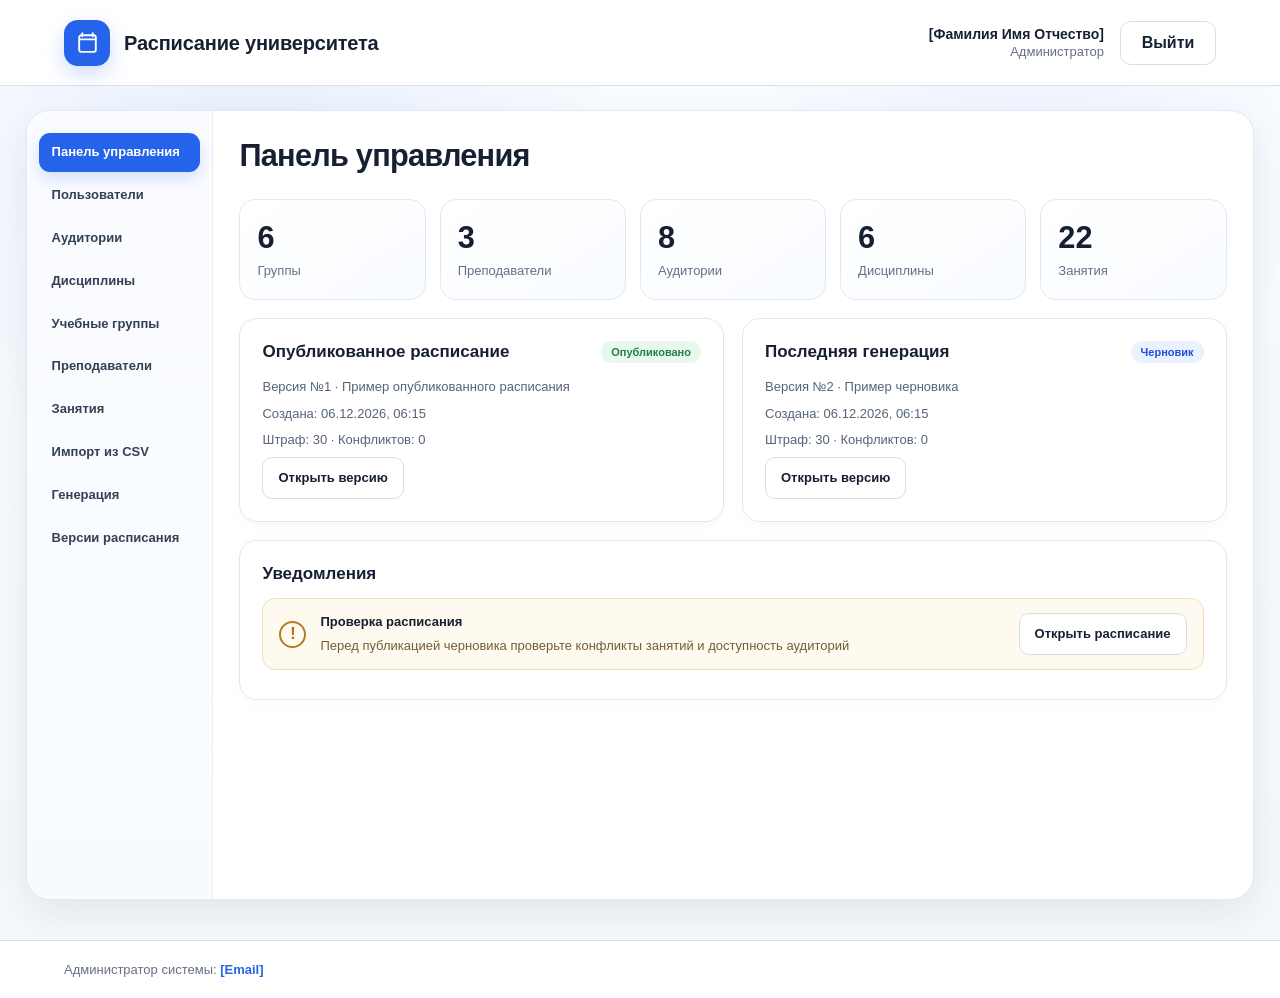
==== commit 1cdd15d3: "Обновлен интерфейс администратора и добавлены новые разделы" ====
--- a/frontend/admin.html
+++ b/frontend/admin.html
@@ -1,46 +1,46 @@
 <!DOCTYPE html>
-<!-- Указываем русский язык для страницы -->
+
 <html lang="ru">
 <head>
-    <!-- UTF-8 нужен для правильного отображения русского текста -->
+    
     <meta charset="UTF-8">
-    <!-- Сайт подстраивается под ширину экрана -->
+    
     <meta name="viewport" content="width=device-width, initial-scale=1.0">
     <title>Администратор — Расписание университета</title>
-    <!-- Общие стили те же, что на страницах студента и преподавателя -->
+    
     <link rel="stylesheet" href="styles.css">
-    <!-- Отдельный файл содержит оформление только кабинета администратора -->
+    
     <link rel="stylesheet" href="admin.css">
 </head>
 <body class="admin-page">
-    <!-- Сверху шапка, посередине кабинет, внизу контакт администратора -->
+    
     <div class="page">
         <header class="page-header">
-            <!-- Нажатие на название сайта открывает панель управления -->
+            
             <a class="brand" href="admin.html" aria-label="Панель управления расписанием">
                 <span class="brand__icon" aria-hidden="true">
-                    <!-- Календарь нарисован прямо в HTML, отдельная картинка не нужна -->
+                    
                     <svg viewBox="0 0 24 24" fill="none">
                         <path d="M7 3V6M17 3V6M4.5 9H19.5M6 5H18C19.1 5 20 5.9 20 7V19C20 20.1 19.1 21 18 21H6C4.9 21 4 20.1 4 19V7C4 5.9 4.9 5 6 5Z" stroke="currentColor" stroke-width="1.8" stroke-linecap="round" stroke-linejoin="round"/>
                     </svg>
                 </span>
                 <span class="brand__text"><strong>Расписание университета</strong></span>
             </a>
-            <!-- Здесь позднее будут данные вошедшего администратора с сервера -->
+            
             <div class="user-panel">
                 <div class="user-panel__text">
                     <span class="user-panel__name">[Фамилия Имя Отчество]</span>
                     <span class="user-panel__meta">Администратор</span>
                 </div>
-                <!-- Пока кнопка выхода просто возвращает на страницу входа -->
+                
                 <a class="logout-button" href="index.html">Выйти</a>
             </div>
         </header>
 
         <main class="page-main">
-            <!-- Белая область с боковым меню и рабочей частью -->
+            
             <div class="admin-shell">
-                <!-- Внутри nav находятся переключатели разделов -->
+                
                 <aside class="admin-sidebar">
                     <nav class="admin-navigation" aria-label="Разделы администратора">
                         <button type="button" class="admin-nav-link is-current" data-section="dashboard">Панель управления</button>
@@ -48,7 +48,7 @@
                         <button type="button" class="admin-nav-link" data-section="classrooms">Аудитории</button>
                         <button type="button" class="admin-nav-link" data-section="subjects">Дисциплины</button>
                         <button type="button" class="admin-nav-link" data-section="groups">Учебные группы</button>
-                        <!-- Эти разделы есть в общем макете, но подробные макеты пока не приложены -->
+                        
                         <button type="button" class="admin-nav-link" data-section="teachers">Преподаватели</button>
                         <button type="button" class="admin-nav-link" data-section="lessons">Занятия</button>
                         <button type="button" class="admin-nav-link" data-section="import">Импорт из CSV</button>
@@ -58,13 +58,13 @@
                 </aside>
 
                 <div class="admin-content">
-                    <!-- Первая вкладка с показателями и сведениями о расписании -->
+                    
                     <section class="admin-section" id="section-dashboard" aria-labelledby="heading-dashboard">
                         <h1 class="admin-title" id="heading-dashboard">Панель управления</h1>
-                        <!-- Количества пересчитывает JavaScript по данным из списков -->
+                        
                         <div class="stats-grid" id="dashboard-stats"></div>
                         <div class="overview-grid">
-                            <article class="overview-card">
+                            <article class="overview-card" id="dashboard-published">
                                 <div class="overview-card__heading">
                                     <h2>Опубликованное расписание</h2>
                                     <span class="status-pill status-pill--green">Опубликовано</span>
@@ -74,7 +74,7 @@
                                 <p>Штраф: 86 · Конфликтов: 0</p>
                                 <button class="admin-button admin-button--outline" type="button" data-section-target="versions">Открыть версию</button>
                             </article>
-                            <article class="overview-card">
+                            <article class="overview-card" id="dashboard-latest">
                                 <div class="overview-card__heading">
                                     <h2>Последняя генерация</h2>
                                     <span class="status-pill status-pill--blue">Завершена</span>
@@ -90,15 +90,14 @@
                             <div class="notification-line">
                                 <span class="notification-line__symbol" aria-hidden="true">!</span>
                                 <div class="notification-line__text">
-                                    <strong>Возможный конфликт</strong>
-                                    <span>Преподаватель отметил недоступный слот, на который было назначено занятие</span>
+                                    <strong>Проверка расписания</strong>
+                                    <span>Перед публикацией черновика проверьте конфликты занятий и доступность аудиторий</span>
                                 </div>
                                 <button class="admin-button admin-button--outline" type="button" data-section-target="versions">Открыть расписание</button>
                             </div>
                         </article>
                     </section>
 
-                    <!-- Раздел пользователей: поиск, фильтр, кнопка создания и таблица -->
                     <section class="admin-section" id="section-users" aria-labelledby="heading-users" hidden>
                         <h1 class="admin-title" id="heading-users">Пользователи</h1>
                         <div class="admin-toolbar">
@@ -123,7 +122,6 @@
                         </div>
                     </section>
 
-                    <!-- Раздел аудиторий: поиск по номеру и таблица вместимости -->
                     <section class="admin-section" id="section-classrooms" aria-labelledby="heading-classrooms" hidden>
                         <h1 class="admin-title" id="heading-classrooms">Аудитории</h1>
                         <div class="admin-toolbar">
@@ -139,7 +137,6 @@
                         </div>
                     </section>
 
-                    <!-- Раздел дисциплин: поиск по названию или коду -->
                     <section class="admin-section" id="section-subjects" aria-labelledby="heading-subjects" hidden>
                         <h1 class="admin-title" id="heading-subjects">Дисциплины</h1>
                         <div class="admin-toolbar">
@@ -155,7 +152,6 @@
                         </div>
                     </section>
 
-                    <!-- Раздел учебных групп: количество студентов и занятий -->
                     <section class="admin-section" id="section-groups" aria-labelledby="heading-groups" hidden>
                         <h1 class="admin-title" id="heading-groups">Учебные группы</h1>
                         <div class="admin-toolbar">
@@ -171,39 +167,137 @@
                         </div>
                     </section>
 
-                    <!-- Пока в этих вкладках нет содержимого, оставляем рабочую область пустой -->
-                    <section class="admin-section" id="section-upcoming" hidden></section>
+                    <section class="admin-section" id="section-teachers" aria-labelledby="heading-teachers" hidden>
+                        <h1 class="admin-title" id="heading-teachers">Преподаватели</h1>
+                        <div class="admin-toolbar"><input class="admin-input admin-search" id="teachers-search" type="search" placeholder="Поиск по ФИО или дисциплине" aria-label="Поиск преподавателя"></div>
+                        <div class="admin-table-wrap"><table class="admin-table"><thead><tr><th>ФИО</th><th>Дисциплины</th><th>Учётная запись</th><th>Действия</th></tr></thead><tbody id="teachers-table-body"></tbody></table></div>
+                    </section>
+                    <section class="admin-section" id="section-lessons" aria-labelledby="heading-lessons" hidden>
+                        <h1 class="admin-title" id="heading-lessons">Учебные занятия</h1>
+                        <div class="admin-toolbar"><div class="admin-toolbar__filters">
+                            <input class="admin-input admin-search" id="lessons-search" type="search" placeholder="Поиск по группе, дисциплине или преподавателю" aria-label="Поиск занятия">
+                            <select class="admin-select" id="lessons-group-filter" aria-label="Группа"><option value="all">Группа: все</option></select>
+                            <select class="admin-select" id="lessons-teacher-filter" aria-label="Преподаватель"><option value="all">Преподаватель: все</option></select>
+                        </div><button class="admin-button admin-button--primary" id="create-lesson" type="button">+ Создать занятие</button></div>
+                        <div class="admin-table-wrap"><table class="admin-table"><thead><tr><th>Группа</th><th>Дисциплина</th><th>Преподаватель</th><th>Тип занятия</th><th>В неделю</th><th>Действия</th></tr></thead><tbody id="lessons-table-body"></tbody></table></div>
+                    </section>
+                    <section class="admin-section" id="section-import" aria-labelledby="heading-import" hidden>
+                        <h1 class="admin-title" id="heading-import">Импорт из CSV</h1>
+                        <p class="admin-subtitle import-step">Шаг 2 из 3 · Проверка файла перед сохранением</p>
+
+                        <div class="import-controls">
+                            <label class="admin-field import-type-field" for="import-type">
+                                Тип данных
+                                <select class="admin-select" id="import-type">
+                                    <option value="classrooms">Аудитории</option>
+                                    <option value="groups">Учебные группы</option>
+                                    <option value="teachers">Преподаватели</option>
+                                    <option value="subjects">Дисциплины</option>
+                                    <option value="lessons">Занятия</option>
+                                </select>
+                            </label>
+                            <div class="admin-field import-file-field">
+                                <span>Файл</span>
+                                <div class="import-file-row">
+                                    <label class="admin-button admin-button--outline import-file-picker">
+                                        Выбрать файл
+                                        <input id="import-file" class="import-native-input" type="file" accept=".csv,text/csv" aria-label="Выбрать CSV-файл">
+                                    </label>
+                                    <span class="import-file-name" id="import-file-name"></span>
+                                </div>
+                            </div>
+                            <button class="import-download-link" id="download-csv" type="button">Скачать шаблон CSV</button>
+                        </div>
+
+                        <p id="import-message" class="import-message" role="status" hidden></p>
+                        <div id="import-preview" hidden>
+                            <div class="import-stats" id="import-stats"></div>
+                            <div id="import-errors-section">
+                                <h2 class="admin-heading import-errors-title">Строки с ошибками</h2>
+                                <div class="admin-table-wrap import-errors-table">
+                                    <table class="admin-table" aria-label="Строки с ошибками">
+                                        <thead><tr><th>Строка</th><th>Значение</th><th>Ошибка</th></tr></thead>
+                                        <tbody id="import-errors-body"></tbody>
+                                    </table>
+                                </div>
+                                <div class="import-advice">
+                                    <span class="import-advice-icon" aria-hidden="true">i</span>
+                                    <span id="import-advice-text"></span>
+                                </div>
+                            </div>
+                            <div class="dialog-actions import-actions">
+                                <button class="admin-button admin-button--primary" id="confirm-import" type="button">Подтвердить импорт</button>
+                                <button class="admin-button admin-button--outline" id="cancel-import" type="button">Отменить импорт</button>
+                            </div>
+                        </div>
+                    </section>
+                    <section class="admin-section" id="section-generation" aria-labelledby="heading-generation" hidden>
+                        <h1 class="admin-title" id="heading-generation">Генерация расписания</h1>
+                        <p class="admin-subtitle">Проверьте данные, настройте приоритеты и запустите расчёт</p>
+                        <p class="inline-note demo-notice">Демонстрационный режим: генерация выполняется в браузере; подключение к Python JobManager ещё требуется</p>
+                        <div id="generation-settings" class="generation-grid">
+                            <article class="generation-panel"><h2>1. Проверка данных</h2>
+                                <button class="admin-button admin-button--outline" id="check-generation" type="button">Проверить данные</button>
+                                <p class="check-time" id="check-time"></p>
+                                <p><strong>Критических ошибок: <span id="critical-count">0</span></strong></p>
+                                <p><strong>Предупреждений: <span id="warning-count">0</span></strong></p>
+                                <div id="generation-issues" class="generation-issues"></div>
+                            </article>
+                            <article class="generation-panel"><h2>2. Приоритеты качества</h2><div id="quality-settings" class="quality-settings"></div>
+                                <label class="admin-field">Лимит времени, сек <input class="admin-input" id="generation-limit" type="number" min="1" max="600" step="1" value="120" required></label>
+                                <label class="admin-checkbox"><input type="checkbox" id="save-priorities"> Сохранить как настройки по умолчанию</label>
+                                <button class="admin-button admin-button--primary" id="start-generation" type="button">Запустить генерацию</button>
+                            </article>
+                        </div>
+                        <div id="generation-result" class="generation-result" hidden>
+                            <div class="generation-result__header"><strong id="generation-status">Выполняется</strong><p id="generation-caption"></p></div>
+                            <progress id="generation-progress" max="100" value="0"></progress><p id="generation-progress-text">0 %</p>
+                            <div class="generation-metrics"><div>Время<strong id="generation-time">00:00</strong></div><div>Итераций<strong id="generation-iterations">0</strong></div><div>Лучший штраф<strong id="generation-penalty">—</strong></div></div>
+                            <div class="dialog-actions"><button class="admin-button admin-button--outline" type="button" id="cancel-generation">Отменить</button><button class="admin-button admin-button--outline" type="button" id="restart-generation" hidden>Запустить снова</button><button class="admin-button admin-button--primary" type="button" id="open-generated-version" hidden>Открыть версию</button></div>
+                        </div>
+                        <div id="generation-log-panel" hidden><h2 class="admin-heading">Журнал этапов</h2><div class="admin-table-wrap"><table class="admin-table"><thead><tr><th>Время</th><th>Сообщение</th></tr></thead><tbody id="generation-log"></tbody></table></div></div>
+                    </section>
+                    <section class="admin-section" id="section-versions" aria-labelledby="heading-versions" hidden>
+                        <h1 class="admin-title" id="heading-versions">Версии расписания</h1>
+                        <div class="admin-toolbar"><select class="admin-select" id="versions-status" aria-label="Статус версии"><option value="all">Статус: все</option><option value="draft">Черновики</option><option value="published">Опубликованные</option><option value="archived">Архив</option></select><button class="admin-button admin-button--outline" id="compare-selected" type="button">Сравнить выбранные (2)</button></div>
+                        <p class="admin-subtitle">Название версии можно изменить двойным щелчком</p>
+                        <div class="admin-table-wrap"><table class="admin-table"><thead><tr><th aria-label="Выбрать"></th><th>№</th><th>Название</th><th>Создана</th><th>Статус</th><th>Параметры</th><th>Штраф</th><th>Конфликты</th><th>Действия</th></tr></thead><tbody id="versions-table-body"></tbody></table></div>
+                    </section>
+                    <section class="admin-section" id="section-version-detail" hidden>
+                        <div class="detail-toolbar"><div><button class="text-button" id="back-to-versions" type="button">← Все версии</button><h1 class="admin-title" id="version-detail-heading">Версия</h1></div><div class="toolbar-actions"><button class="admin-button admin-button--outline" id="detail-copy" type="button">Сделать копию</button><button class="admin-button admin-button--primary" id="detail-publish" type="button">Опубликовать</button></div></div>
+                        <div class="admin-toolbar"><div class="admin-toolbar__filters"><select class="admin-select" id="schedule-view"><option value="group">Группа</option><option value="teacher">Преподаватель</option><option value="classroom">Аудитория</option><option value="all">Вся версия</option></select><select class="admin-select" id="schedule-entity" aria-label="Объект расписания"></select><select class="admin-select" id="schedule-type"><option value="all">Все типы занятий</option><option value="lecture">Лекция</option><option value="practice">Практика</option><option value="lab">Лаб. работа</option></select></div></div>
+                        <div class="schedule-layout"><div class="admin-table-wrap"><table class="admin-table schedule-table" id="version-schedule"><thead id="schedule-head"></thead><tbody id="schedule-body"></tbody></table><p class="inline-note">Нажмите на занятие, чтобы изменить его (только в черновике)</p></div><aside class="schedule-aside"><article class="generation-panel"><h3 id="version-conflicts-title">Конфликты (0)</h3><div id="version-conflicts"></div></article><article class="generation-panel"><h3>Показатели качества</h3><div id="version-quality"></div></article></aside></div>
+                    </section>
+                    <section class="admin-section" id="section-comparison" hidden><button class="text-button" id="back-from-comparison" type="button">← Все версии</button><h1 class="admin-title">Сравнение версий</h1><div id="comparison-summary"></div><h2 class="admin-heading">Изменённые занятия</h2><div class="admin-table-wrap"><table class="admin-table"><thead><tr><th>Группа</th><th>Дисциплина</th><th>Было (Б)</th><th>Стало (А)</th></tr></thead><tbody id="comparison-body"></tbody></table></div></section>
+
                 </div>
             </div>
         </main>
 
-        <!-- Контакт администратора находится ниже кабинета и доступен прокруткой -->
         <footer class="page-footer">
             <span>Администратор системы: <a href="mailto:admin@example.com">[Email]</a></span>
         </footer>
     </div>
 
-    <!-- Одно всплывающее окно используется для всех четырёх форм -->
     <dialog class="admin-dialog" id="record-dialog" aria-labelledby="modal-title">
         <div class="admin-dialog__header">
             <h2 id="modal-title">Новая запись</h2>
             <button type="button" class="modal-close" id="modal-close" aria-label="Закрыть окно">×</button>
         </div>
 
-        <!-- У каждой формы отдельный id, чтобы не путать поля -->
         <form class="record-form" id="form-users" hidden novalidate>
-            <label class="admin-field">ФИО<input class="admin-input" id="user-name" autocomplete="off" placeholder="Фамилия Имя Отчество"></label>
-            <label class="admin-field">Логин<input class="admin-input" id="user-login" autocomplete="off" placeholder="Логин"></label>
-            <label class="admin-field">Email<input class="admin-input" id="user-email" type="email" autocomplete="off" placeholder="example@mail.ru"></label>
-            <label class="admin-field">Пароль<input class="admin-input" id="user-password" type="password" autocomplete="new-password" placeholder="Пароль для нового пользователя"></label>
-            <!-- Радиокнопки позволяют выбрать только одну роль -->
+            <label class="admin-field">ФИО<input class="admin-input" id="user-name" autocomplete="off" placeholder="Фамилия Имя Отчество" required></label>
+            <label class="admin-field">Логин<input class="admin-input" id="user-login" autocomplete="off" placeholder="Логин" required></label>
+            <label class="admin-field">Email<input class="admin-input" id="user-email" type="email" autocomplete="off" placeholder="example@mail.ru" required></label>
+            <label class="admin-field">Пароль<input class="admin-input" id="user-password" type="password" required autocomplete="new-password" placeholder="Пароль для нового пользователя"></label>
+            
             <fieldset class="admin-role-fieldset">
                 <legend>Роль</legend>
                 <label><input type="radio" name="user-role" value="admin"> Администратор</label>
                 <label><input type="radio" name="user-role" value="teacher"> Преподаватель</label>
                 <label><input type="radio" name="user-role" value="student" checked> Студент</label>
             </fieldset>
-            <!-- Выбор группы показывается только для роли Студент -->
+            
             <label class="admin-field" id="user-group-block">Учебная группа<select class="admin-select" id="user-group"></select></label>
             <p class="form-error" id="users-form-error" role="alert" hidden></p>
             <div class="dialog-actions">
@@ -214,31 +308,44 @@
         </form>
 
         <form class="record-form" id="form-classrooms" hidden novalidate>
-            <label class="admin-field">Номер аудитории<input class="admin-input" id="classroom-number" placeholder="Номер аудитории"></label>
-            <label class="admin-field">Вместимость<input class="admin-input" id="classroom-capacity" type="number" min="1" placeholder="Количество мест"></label>
+            <label class="admin-field">Номер аудитории<input class="admin-input" id="classroom-number" placeholder="Номер аудитории" required></label>
+            <label class="admin-field">Вместимость<input class="admin-input" id="classroom-capacity" type="number" min="1" max="10000" step="1" required placeholder="Количество мест"></label>
             <label class="admin-checkbox"><input id="classroom-active" type="checkbox" checked> Активна (доступна для занятий)</label>
             <p class="form-error" id="classrooms-form-error" role="alert" hidden></p>
             <div class="dialog-actions"><button class="admin-button admin-button--primary" type="submit">Сохранить</button><button class="admin-button admin-button--outline" type="button" data-cancel-dialog>Отмена</button></div>
         </form>
 
         <form class="record-form" id="form-subjects" hidden novalidate>
-            <label class="admin-field">Название<input class="admin-input" id="subject-name" placeholder="Название дисциплины"></label>
-            <label class="admin-field">Внутренний код<input class="admin-input" id="subject-code" placeholder="Код"></label>
+            <label class="admin-field">Название<input class="admin-input" id="subject-name" placeholder="Название дисциплины" required></label>
+            <label class="admin-field">Внутренний код<input class="admin-input" id="subject-code" placeholder="Код" required></label>
             <p class="form-error" id="subjects-form-error" role="alert" hidden></p>
             <div class="dialog-actions"><button class="admin-button admin-button--primary" type="submit">Сохранить</button><button class="admin-button admin-button--outline" type="button" data-cancel-dialog>Отмена</button></div>
         </form>
 
         <form class="record-form" id="form-groups" hidden novalidate>
-            <label class="admin-field">Номер или название группы<input class="admin-input" id="group-name" placeholder="Например, ИВТ-101"></label>
-            <label class="admin-field">Количество студентов<input class="admin-input" id="group-students" type="number" min="1" placeholder="Количество студентов"></label>
+            <label class="admin-field">Номер или название группы<input class="admin-input" id="group-name" placeholder="Например, ИВТ-101" required></label>
+            <label class="admin-field">Количество студентов<input class="admin-input" id="group-students" type="number" min="1" max="10000" step="1" required placeholder="Количество студентов"></label>
             <p class="form-error" id="groups-form-error" role="alert" hidden></p>
             <div class="dialog-actions"><button class="admin-button admin-button--primary" type="submit">Сохранить</button><button class="admin-button admin-button--outline" type="button" data-cancel-dialog>Отмена</button></div>
         </form>
     </dialog>
 
-    <!-- Этот блок сообщает о сохранении, но не закрывает другие части интерфейса -->
+    <dialog class="admin-dialog" id="extended-dialog" aria-labelledby="extended-dialog-title">
+        <div class="admin-dialog__header"><h2 id="extended-dialog-title"></h2><button type="button" class="modal-close" id="extended-dialog-close" aria-label="Закрыть">×</button></div>
+        <form id="teacher-form" class="record-form" hidden novalidate><p id="teacher-name-line"></p><p id="teacher-login-line"></p><label class="admin-field">Добавить дисциплину<select class="admin-select" id="teacher-subject-select"></select></label><div id="teacher-subject-chips" class="subject-chips"></div><p class="form-error" id="teacher-form-error" role="alert" hidden></p><div class="dialog-actions"><button class="admin-button admin-button--primary" type="submit">Сохранить</button><button type="button" class="admin-button admin-button--outline" data-extra-close>Отмена</button></div><p class="dialog-note">ФИО и учётная запись редактируются в разделе «Пользователи»</p></form>
+        <form id="lesson-form" class="record-form" hidden novalidate><label class="admin-field">Учебная группа<select class="admin-select" id="lesson-group" required></select></label><label class="admin-field">Дисциплина<select class="admin-select" id="lesson-subject" required></select></label><label class="admin-field">Преподаватель<select class="admin-select" id="lesson-teacher" required></select></label><p class="form-error" id="lesson-teacher-warning" hidden></p><fieldset class="admin-role-fieldset"><legend>Тип занятия</legend><label><input type="radio" name="lesson-type" value="lecture"> Лекция</label><label><input type="radio" name="lesson-type" value="practice" checked> Практика</label><label><input type="radio" name="lesson-type" value="lab"> Лаб. работа</label></fieldset><label class="admin-field">Занятий в неделю<input class="admin-input" id="lesson-weekly" type="number" min="1" max="42" step="1" value="2" required></label><p class="form-error" id="lesson-form-error" role="alert" hidden></p><div class="dialog-actions"><button class="admin-button admin-button--primary" type="submit">Сохранить</button><button type="button" class="admin-button admin-button--outline" data-extra-close>Отмена</button></div></form>
+        <form id="slot-form" class="record-form" hidden novalidate><p id="slot-description"></p><label class="admin-field">День<select class="admin-select" id="slot-day" required></select></label><label class="admin-field">Пара<select class="admin-select" id="slot-period" required></select></label><label class="admin-field">Аудитория<select class="admin-select" id="slot-room" required></select></label><label class="admin-field">Преподаватель<select class="admin-select" id="slot-teacher" required></select></label><p class="form-error" id="slot-form-error" role="alert" hidden></p><div class="dialog-actions"><button class="admin-button admin-button--primary" type="submit">Сохранить</button><button type="button" class="admin-button admin-button--outline" data-extra-close>Отмена</button></div></form>
+        <form id="rename-form" class="record-form" hidden novalidate><label class="admin-field">Название версии<input class="admin-input" id="rename-version" required maxlength="100"></label><p class="form-error" id="rename-form-error" hidden></p><div class="dialog-actions"><button class="admin-button admin-button--primary" type="submit">Сохранить</button><button type="button" class="admin-button admin-button--outline" data-extra-close>Отмена</button></div></form>
+    </dialog>
+    <dialog class="admin-dialog confirm-dialog" id="confirmation-dialog" aria-labelledby="confirmation-title"><h2 id="confirmation-title"></h2><p id="confirmation-description"></p><div class="dialog-actions"><button type="button" class="admin-button admin-button--primary" id="confirmation-yes">Подтвердить</button><button type="button" class="admin-button admin-button--outline" id="confirmation-no">Отмена</button></div></dialog>
+
     <div class="admin-toast" id="admin-toast" role="status" hidden></div>
-    <!-- Подключаем JavaScript внизу, когда нужные HTML-элементы уже созданы -->
+    
     <script src="admin.js"></script>
+    <script src="admin-data-and-lessons.js"></script>
+<script src="admin-csv.js"></script>
+<script src="admin-generation.js"></script>
+<script src="admin-versions.js"></script>
+<script src="admin-dashboard.js"></script>
 </body>
 </html>
--- a/frontend/styles.css
+++ b/frontend/styles.css
@@ -1,254 +1,237 @@
-/*
-CSS отвечает за внешний вид всех HTML-страниц проекта
-
-Запись .schedule-table означает: найти элемент с class="schedule-table"
-Внутри фигурных скобок перечисляются свойства этого элемента
-Комментарии ниже поясняют, за что отвечают основные свойства
-*/
-
-
-/* Основные переменные интерфейса: цвета, тени и размеры */
+
+
 :root {
-    /* Главный синий цвет интерфейса */
+    
     --primary: #2563eb;
-    /* Более тёмный синий для наведения */
+    
     --primary-dark: #1d4ed8;
-    /* Светлый синий фон небольших элементов */
+    
     --primary-light: #eff6ff;
-    /* Основной цвет текста */
+    
     --text-main: #172033;
-    /* Цвет второстепенного текста */
+    
     --text-secondary: #667085;
-    /* Основной цвет границ */
+    
     --border: #d7dfeb;
-    /* Белый цвет основных поверхностей */
+    
     --surface: #ffffff;
-    /* Фон всей страницы */
+    
     --background: #f4f7fb;
-    /* Цвет ошибок */
+    
     --error: #d92d20;
-    /* Светлый фон сообщения об ошибке */
+    
     --error-background: #fff4f3;
-    /* Цвет успешного действия */
+    
     --success: #15803d;
-    /* Светлый фон успешного сообщения */
+    
     --success-background: #f0fdf4;
-    /* Большая тень для основных карточек */
+    
     --shadow-lg: 0 24px 60px rgba(23, 32, 51, 0.10), 0 4px 12px rgba(23, 32, 51, 0.04);
-    /* Средняя тень для небольших элементов */
+    
     --shadow-md: 0 12px 28px rgba(23, 32, 51, 0.08), 0 2px 8px rgba(23, 32, 51, 0.04);
 }
 
 *, *::before, *::after {
-    /* Учитываем padding и border внутри заданной ширины и высоты */
+    
     box-sizing: border-box;
 }
 
 html, body {
-    /* Внешний отступ отделяет элемент от соседних элементов */
+    
     margin: 0;
-    /* Задаём минимальную высоту элемента */
+    
     min-height: 100%;
 }
 
 body {
-    /* Не даём элементу становиться уже этого значения */
+    
     min-width: 320px;
-    /* Задаём цвет текста или иконки */
+    
     color: var(--text-main);
-    /* Задаём фон элемента */
+    
     background: var(--background);
-    /* Выбираем шрифт для текста */
+    
     font-family: Inter, -apple-system, BlinkMacSystemFont, "Segoe UI", Arial, sans-serif;
-    /* Делаем отображение шрифта аккуратнее в некоторых браузерах */
+    
     -webkit-font-smoothing: antialiased;
 }
 
 button, input, select {
-    /* Наследуем или задаём настройки шрифта */
+    
     font: inherit;
 }
 
 a {
-    /* Задаём цвет текста или иконки */
+    
     color: inherit;
-    /* Управляем подчёркиванием текста */
+    
     text-decoration: none;
 }
 
-/* Общая оболочка всей страницы */
 .page {
-    /* Определяем способ расположения элемента и его содержимого */
+    
     display: grid;
-    /* Задаём размеры строк CSS-сетки */
+    
     grid-template-rows: auto 1fr auto;
-    /* Задаём минимальную высоту элемента */
+    
     min-height: 100vh;
-    /* Определяем, что делать с содержимым за границами элемента */
+    
     overflow: hidden;
 }
 
-/* Шапка страницы */
 .page-header {
-    /* Задаём способ позиционирования элемента */
+    
     position: relative;
-    /* Определяем, какой элемент будет визуально выше других */
+    
     z-index: 2;
-    /* Определяем способ расположения элемента и его содержимого */
+    
     display: flex;
-    /* Выравниваем элементы по поперечной оси */
+    
     align-items: center;
-    /* Выравниваем элементы по основной оси */
+    
     justify-content: space-between;
-    /* Задаём расстояние между дочерними элементами */
+    
     gap: 20px;
-    /* Задаём минимальную высоту элемента */
+    
     min-height: 86px;
-    /* Внутренний отступ создаёт свободное место внутри элемента */
+    
     padding: 18px clamp(24px, 5vw, 72px);
-    /* Задаём фон элемента */
+    
     background: rgba(255, 255, 255, 0.92);
-    /* Добавляем нижнюю границу */
+    
     border-bottom: 1px solid rgba(215, 223, 235, 0.9);
-    /* Размываем фон, который виден за элементом */
+    
     backdrop-filter: blur(12px);
 }
 
-/* Ссылка с иконкой и названием системы */
 .brand {
-    /* Определяем способ расположения элемента и его содержимого */
+    
     display: inline-flex;
-    /* Выравниваем элементы по поперечной оси */
+    
     align-items: center;
-    /* Задаём расстояние между дочерними элементами */
+    
     gap: 14px;
 }
 
-/* Синий квадрат с иконкой календаря */
 .brand__icon {
-    /* Определяем способ расположения элемента и его содержимого */
+    
     display: inline-flex;
-    /* Настраиваем поведение элемента внутри flex-контейнера */
+    
     flex: 0 0 46px;
-    /* Выравниваем элементы по поперечной оси */
+    
     align-items: center;
-    /* Выравниваем элементы по основной оси */
+    
     justify-content: center;
-    /* Задаём ширину элемента */
+    
     width: 46px;
-    /* Задаём высоту элемента */
+    
     height: 46px;
-    /* Скругляем углы элемента */
+    
     border-radius: 14px;
-    /* Задаём фон элемента */
+    
     background: var(--primary);
-    /* Задаём цвет текста или иконки */
+    
     color: #ffffff;
-    /* Добавляем тень вокруг элемента */
+    
     box-shadow: 0 8px 20px rgba(37, 99, 235, 0.22);
 }
 
-/* Синий квадрат с иконкой календаря */
 .brand__icon svg {
-    /* Задаём ширину элемента */
+    
     width: 25px;
-    /* Задаём высоту элемента */
+    
     height: 25px;
 }
 
 .brand__text strong {
-    /* Определяем способ расположения элемента и его содержимого */
+    
     display: block;
-    /* Задаём размер текста */
+    
     font-size: 20px;
-    /* Задаём высоту строки текста */
+    
     line-height: 1.2;
-    /* Меняем расстояние между буквами */
+    
     letter-spacing: -0.01em;
 }
 
-/* Блок с данными пользователя справа в шапке */
 .user-panel {
-    /* Определяем способ расположения элемента и его содержимого */
+    
     display: flex;
-    /* Выравниваем элементы по поперечной оси */
+    
     align-items: center;
-    /* Задаём расстояние между дочерними элементами */
+    
     gap: 16px;
 }
 
 .user-panel__text {
-    /* Выравниваем текст внутри элемента */
+    
     text-align: right;
 }
 
 .user-panel__name {
-    /* Определяем способ расположения элемента и его содержимого */
+    
     display: block;
-    /* Задаём размер текста */
+    
     font-size: 14px;
-    /* Задаём толщину текста */
+    
     font-weight: 700;
 }
 
 .user-panel__meta {
-    /* Определяем способ расположения элемента и его содержимого */
+    
     display: block;
-    /* Добавляем внешний отступ сверху */
+    
     margin-top: 2px;
-    /* Задаём цвет текста или иконки */
+    
     color: var(--text-secondary);
-    /* Задаём размер текста */
+    
     font-size: 13px;
 }
 
-/* Кнопка выхода из системы */
 .logout-button {
-    /* Определяем способ расположения элемента и его содержимого */
+    
     display: inline-flex;
-    /* Выравниваем элементы по поперечной оси */
+    
     align-items: center;
-    /* Выравниваем элементы по основной оси */
+    
     justify-content: center;
-    /* Не даём элементу становиться уже этого значения */
+    
     min-width: 96px;
-    /* Задаём высоту элемента */
+    
     height: 44px;
-    /* Внутренний отступ создаёт свободное место внутри элемента */
+    
     padding: 0 18px;
-    /* Задаём рамку вокруг элемента */
+    
     border: 1px solid var(--border);
-    /* Скругляем углы элемента */
+    
     border-radius: 11px;
-    /* Задаём фон элемента */
+    
     background: #ffffff;
-    /* Задаём цвет текста или иконки */
+    
     color: var(--text-main);
-    /* Задаём толщину текста */
+    
     font-weight: 650;
-    /* Меняем вид курсора мыши */
+    
     cursor: pointer;
-    /* Делаем изменение свойств плавным */
+    
     transition: border-color 0.18s ease, background 0.18s ease, transform 0.18s ease;
 }
 
-/* Кнопка выхода из системы */
 .logout-button:hover {
-    /* Меняем цвет рамки */
+    
     border-color: #b8c3d3;
-    /* Задаём фон элемента */
+    
     background: #f9fbfe;
-    /* Визуально сдвигаем или масштабируем элемент */
+    
     transform: translateY(-1px);
 }
 
-/* Основная область страницы */
 .page-main {
-    /* Задаём способ позиционирования элемента */
+    
     position: relative;
-    /* Внутренний отступ создаёт свободное место внутри элемента */
+    
     padding: 34px 24px 48px;
-    /* Задаём фон элемента */
+    
     background:
         radial-gradient(circle at 20% 8%, rgba(37, 99, 235, 0.08), transparent 28%),
         radial-gradient(circle at 80% 10%, rgba(99, 102, 241, 0.06), transparent 22%),
@@ -256,359 +239,356 @@
 }
 
 .background-shape {
-    /* Задаём способ позиционирования элемента */
+    
     position: absolute;
-    /* Скругляем углы элемента */
+    
     border-radius: 999px;
-    /* Определяем, реагирует ли элемент на действия мыши */
+    
     pointer-events: none;
-    /* Применяем визуальный эффект к элементу */
+    
     filter: blur(4px);
 }
 
 .background-shape--left {
-    /* Задаём положение относительно левого края */
+    
     left: -120px;
-    /* Задаём положение относительно нижнего края */
+    
     bottom: 24px;
-    /* Задаём ширину элемента */
+    
     width: 280px;
-    /* Задаём высоту элемента */
+    
     height: 280px;
-    /* Задаём фон элемента */
+    
     background: rgba(37, 99, 235, 0.08);
 }
 
 .background-shape--right {
-    /* Задаём положение относительно верхнего края */
+    
     top: 80px;
-    /* Задаём положение относительно правого края */
+    
     right: -90px;
-    /* Задаём ширину элемента */
+    
     width: 240px;
-    /* Задаём высоту элемента */
+    
     height: 240px;
-    /* Задаём фон элемента */
+    
     background: rgba(99, 102, 241, 0.07);
 }
 
-/* Нижняя часть страницы с контактом администратора */
 .page-footer {
-    /* Задаём способ позиционирования элемента */
+    
     position: relative;
-    /* Определяем, какой элемент будет визуально выше других */
+    
     z-index: 2;
-    /* Определяем способ расположения элемента и его содержимого */
+    
     display: flex;
-    /* Выравниваем элементы по основной оси */
+    
     justify-content: flex-start;
-    /* Выравниваем элементы по поперечной оси */
+    
     align-items: center;
-    /* Задаём минимальную высоту элемента */
+    
     min-height: 58px;
-    /* Внутренний отступ создаёт свободное место внутри элемента */
+    
     padding: 14px clamp(24px, 5vw, 72px);
-    /* Добавляем верхнюю границу */
+    
     border-top: 1px solid var(--border);
-    /* Задаём фон элемента */
+    
     background: #ffffff;
-    /* Задаём цвет текста или иконки */
+    
     color: var(--text-secondary);
-    /* Задаём размер текста */
+    
     font-size: 13px;
 }
 
-/* Нижняя часть страницы с контактом администратора */
 .page-footer a {
-    /* Задаём цвет текста или иконки */
+    
     color: var(--primary);
-    /* Задаём толщину текста */
+    
     font-weight: 650;
 }
 
-/* Белая карточка формы авторизации */
 .login-card {
-    /* Задаём способ позиционирования элемента */
+    
     position: relative;
-    /* Определяем, какой элемент будет визуально выше других */
+    
     z-index: 1;
-    /* Задаём ширину элемента */
+    
     width: min(100%, 460px);
-    /* Внешний отступ отделяет элемент от соседних элементов */
+    
     margin: 0 auto;
-    /* Внутренний отступ создаёт свободное место внутри элемента */
+    
     padding: 38px 40px 34px;
-    /* Задаём рамку вокруг элемента */
+    
     border: 1px solid rgba(215, 223, 235, 0.95);
-    /* Скругляем углы элемента */
+    
     border-radius: 24px;
-    /* Задаём фон элемента */
+    
     background: rgba(255, 255, 255, 0.97);
-    /* Добавляем тень вокруг элемента */
+    
     box-shadow: var(--shadow-lg);
 }
 
 .login-card__badge {
-    /* Определяем способ расположения элемента и его содержимого */
+    
     display: inline-flex;
-    /* Выравниваем элементы по поперечной оси */
+    
     align-items: center;
-    /* Выравниваем элементы по основной оси */
+    
     justify-content: center;
-    /* Задаём ширину элемента */
+    
     width: 48px;
-    /* Задаём высоту элемента */
+    
     height: 48px;
-    /* Добавляем внешний отступ снизу */
+    
     margin-bottom: 20px;
-    /* Скругляем углы элемента */
+    
     border-radius: 14px;
-    /* Задаём фон элемента */
+    
     background: var(--primary-light);
-    /* Задаём цвет текста или иконки */
+    
     color: var(--primary);
 }
 
 .login-card__badge svg {
-    /* Задаём ширину элемента */
+    
     width: 25px;
-    /* Задаём высоту элемента */
+    
     height: 25px;
 }
 
 .login-card__heading {
-    /* Добавляем внешний отступ снизу */
+    
     margin-bottom: 26px;
 }
 
 .login-card__title {
-    /* Внешний отступ отделяет элемент от соседних элементов */
+    
     margin: 0;
-    /* Задаём размер текста */
+    
     font-size: clamp(30px, 4vw, 36px);
-    /* Задаём высоту строки текста */
+    
     line-height: 1.12;
-    /* Задаём толщину текста */
+    
     font-weight: 750;
-    /* Меняем расстояние между буквами */
+    
     letter-spacing: -0.035em;
 }
 
 .login-card__subtitle {
-    /* Внешний отступ отделяет элемент от соседних элементов */
+    
     margin: 10px 0 0;
-    /* Задаём цвет текста или иконки */
+    
     color: var(--text-secondary);
-    /* Задаём размер текста */
+    
     font-size: 15px;
-    /* Задаём высоту строки текста */
+    
     line-height: 1.55;
 }
 
 .message {
-    /* Определяем способ расположения элемента и его содержимого */
+    
     display: flex;
-    /* Задаём расстояние между дочерними элементами */
+    
     gap: 12px;
-    /* Выравниваем элементы по поперечной оси */
+    
     align-items: flex-start;
-    /* Внешний отступ отделяет элемент от соседних элементов */
+    
     margin: 0 0 20px;
-    /* Внутренний отступ создаёт свободное место внутри элемента */
+    
     padding: 13px 14px;
-    /* Задаём рамку вокруг элемента */
+    
     border: 1px solid currentColor;
-    /* Скругляем углы элемента */
+    
     border-radius: 12px;
 }
 
 .message[hidden] {
-    /* Определяем способ расположения элемента и его содержимого */
+    
     display: none;
 }
 
 .message__icon {
-    /* Определяем способ расположения элемента и его содержимого */
+    
     display: inline-flex;
-    /* Настраиваем поведение элемента внутри flex-контейнера */
+    
     flex: 0 0 28px;
-    /* Выравниваем элементы по поперечной оси */
+    
     align-items: center;
-    /* Выравниваем элементы по основной оси */
+    
     justify-content: center;
-    /* Задаём ширину элемента */
+    
     width: 28px;
-    /* Задаём высоту элемента */
+    
     height: 28px;
-    /* Добавляем внешний отступ сверху */
+    
     margin-top: 1px;
-    /* Задаём рамку вокруг элемента */
+    
     border: 1.5px solid currentColor;
-    /* Скругляем углы элемента */
+    
     border-radius: 50%;
-    /* Задаём размер текста */
+    
     font-size: 16px;
-    /* Задаём толщину текста */
+    
     font-weight: 800;
 }
 
 .message__text {
-    /* Определяем способ расположения элемента и его содержимого */
+    
     display: flex;
-    /* Указываем направление расположения flex-элементов */
+    
     flex-direction: column;
-    /* Задаём расстояние между дочерними элементами */
+    
     gap: 3px;
-    /* Задаём размер текста */
+    
     font-size: 14px;
-    /* Задаём высоту строки текста */
+    
     line-height: 1.4;
 }
 
 .message--error {
-    /* Задаём цвет текста или иконки */
+    
     color: var(--error);
-    /* Задаём фон элемента */
+    
     background: var(--error-background);
 }
 
 .message--success {
-    /* Задаём цвет текста или иконки */
+    
     color: var(--success);
-    /* Задаём фон элемента */
+    
     background: var(--success-background);
 }
 
 .form-field {
-    /* Добавляем внешний отступ снизу */
+    
     margin-bottom: 19px;
 }
 
 .form-field__label {
-    /* Определяем способ расположения элемента и его содержимого */
+    
     display: block;
-    /* Добавляем внешний отступ снизу */
+    
     margin-bottom: 8px;
-    /* Задаём цвет текста или иконки */
+    
     color: var(--text-main);
-    /* Задаём размер текста */
+    
     font-size: 14px;
-    /* Задаём толщину текста */
+    
     font-weight: 650;
 }
 
 .form-field__control {
-    /* Задаём способ позиционирования элемента */
+    
     position: relative;
 }
 
 .form-field__icon {
-    /* Задаём способ позиционирования элемента */
+    
     position: absolute;
-    /* Задаём положение относительно верхнего края */
+    
     top: 50%;
-    /* Задаём положение относительно левого края */
+    
     left: 14px;
-    /* Определяем способ расположения элемента и его содержимого */
+    
     display: inline-flex;
-    /* Задаём ширину элемента */
+    
     width: 20px;
-    /* Задаём высоту элемента */
+    
     height: 20px;
-    /* Задаём цвет текста или иконки */
+    
     color: #98a2b3;
-    /* Визуально сдвигаем или масштабируем элемент */
+    
     transform: translateY(-50%);
-    /* Определяем, реагирует ли элемент на действия мыши */
+    
     pointer-events: none;
 }
 
 .form-field__icon svg {
-    /* Задаём ширину элемента */
+    
     width: 20px;
-    /* Задаём высоту элемента */
+    
     height: 20px;
 }
 
 .form-field__input,
 .form-select {
-    /* Задаём ширину элемента */
+    
     width: 100%;
-    /* Задаём высоту элемента */
+    
     height: 52px;
-    /* Внутренний отступ создаёт свободное место внутри элемента */
+    
     padding: 0 15px 0 45px;
-    /* Задаём рамку вокруг элемента */
+    
     border: 1px solid var(--border);
-    /* Скругляем углы элемента */
+    
     border-radius: 11px;
-    /* Задаём внешнее выделение без изменения размеров элемента */
+    
     outline: none;
-    /* Задаём фон элемента */
+    
     background: #ffffff;
-    /* Задаём цвет текста или иконки */
+    
     color: var(--text-main);
-    /* Задаём размер текста */
+    
     font-size: 15px;
-    /* Делаем изменение свойств плавным */
+    
     transition: border-color 0.18s ease, box-shadow 0.18s ease, background 0.18s ease;
 }
 
 .form-select {
     padding-left: 15px;
-    /* Меняем вид курсора мыши */
+    
     cursor: pointer;
 }
 
 .form-field__input::placeholder {
-    /* Задаём цвет текста или иконки */
+    
     color: #a3acba;
 }
 
 .form-field__input:hover,
 .form-select:hover,
 .control-button:hover,
-/* Стрелки листания недель */
+
 .schedule-arrow:hover {
-    /* Меняем цвет рамки */
+    
     border-color: #b8c3d3;
 }
 
 .form-field__input:focus,
 .form-select:focus {
-    /* Меняем цвет рамки */
+    
     border-color: var(--primary);
-    /* Добавляем тень вокруг элемента */
+    
     box-shadow: 0 0 0 4px rgba(37, 99, 235, 0.11);
 }
 
 .form-field__input.is-invalid {
-    /* Меняем цвет рамки */
+    
     border-color: var(--error);
-    /* Задаём фон элемента */
+    
     background: #fffafa;
 }
 
 .form-field__input.is-invalid:focus {
-    /* Добавляем тень вокруг элемента */
+    
     box-shadow: 0 0 0 4px rgba(217, 45, 32, 0.09);
 }
 
 .form-field__error {
-    /* Определяем способ расположения элемента и его содержимого */
+    
     display: block;
-    /* Добавляем внешний отступ сверху */
+    
     margin-top: 6px;
-    /* Задаём цвет текста или иконки */
+    
     color: var(--error);
-    /* Задаём размер текста */
+    
     font-size: 13px;
-    /* Задаём высоту строки текста */
+    
     line-height: 1.4;
 }
 
 .form-field__error[hidden] {
-    /* Определяем способ расположения элемента и его содержимого */
+    
     display: none;
 }
 
@@ -616,68 +596,68 @@
 .primary-button,
 .secondary-button,
 .control-button {
-    /* Определяем способ расположения элемента и его содержимого */
+    
     display: inline-flex;
-    /* Выравниваем элементы по поперечной оси */
+    
     align-items: center;
-    /* Выравниваем элементы по основной оси */
+    
     justify-content: center;
-    /* Задаём минимальную высоту элемента */
+    
     min-height: 48px;
-    /* Внутренний отступ создаёт свободное место внутри элемента */
+    
     padding: 0 18px;
-    /* Скругляем углы элемента */
+    
     border-radius: 11px;
-    /* Задаём размер текста */
+    
     font-size: 15px;
-    /* Задаём толщину текста */
+    
     font-weight: 700;
-    /* Меняем вид курсора мыши */
+    
     cursor: pointer;
-    /* Делаем изменение свойств плавным */
+    
     transition: background 0.18s ease, transform 0.18s ease, box-shadow 0.18s ease, border-color 0.18s ease;
 }
 
 .login-button,
 .primary-button {
-    /* Задаём ширину элемента */
+    
     width: 100%;
-    /* Задаём рамку вокруг элемента */
+    
     border: 0;
-    /* Задаём фон элемента */
+    
     background: var(--primary);
-    /* Задаём цвет текста или иконки */
+    
     color: #ffffff;
-    /* Добавляем тень вокруг элемента */
+    
     box-shadow: 0 8px 18px rgba(37, 99, 235, 0.19);
 }
 
 .login-button:hover,
 .primary-button:hover {
-    /* Задаём фон элемента */
+    
     background: var(--primary-dark);
-    /* Добавляем тень вокруг элемента */
+    
     box-shadow: 0 10px 22px rgba(37, 99, 235, 0.24);
-    /* Визуально сдвигаем или масштабируем элемент */
+    
     transform: translateY(-1px);
 }
 
 .secondary-button,
 .control-button {
-    /* Задаём рамку вокруг элемента */
+    
     border: 1px solid var(--border);
-    /* Задаём фон элемента */
+    
     background: #ffffff;
-    /* Задаём цвет текста или иконки */
+    
     color: var(--text-main);
 }
 
 .control-button {
-    /* Задаём минимальную высоту элемента */
+    
     min-height: 44px;
-    /* Внутренний отступ создаёт свободное место внутри элемента */
+    
     padding: 0 16px;
-    /* Задаём толщину текста */
+    
     font-weight: 650;
 }
 
@@ -685,702 +665,668 @@
 .primary-button:active,
 .secondary-button:active,
 .control-button:active,
-/* Стрелки листания недель */
+
 .schedule-arrow:active {
-    /* Визуально сдвигаем или масштабируем элемент */
+    
     transform: translateY(0);
 }
 
 .login-button:disabled,
 .primary-button:disabled {
-    /* Меняем вид курсора мыши */
+    
     cursor: wait;
-    /* Задаём прозрачность элемента */
+    
     opacity: 0.68;
-    /* Визуально сдвигаем или масштабируем элемент */
+    
     transform: none;
 }
 
 .login-card__help {
-    /* Определяем способ расположения элемента и его содержимого */
+    
     display: flex;
-    /* Задаём расстояние между дочерними элементами */
+    
     gap: 10px;
-    /* Выравниваем элементы по поперечной оси */
+    
     align-items: flex-start;
-    /* Добавляем внешний отступ сверху */
+    
     margin-top: 24px;
-    /* Добавляем внутренний отступ сверху */
+    
     padding-top: 21px;
-    /* Добавляем верхнюю границу */
+    
     border-top: 1px solid #edf0f5;
-    /* Задаём цвет текста или иконки */
+    
     color: var(--text-secondary);
 }
 
 .login-card__help-icon {
-    /* Определяем способ расположения элемента и его содержимого */
+    
     display: inline-flex;
-    /* Настраиваем поведение элемента внутри flex-контейнера */
+    
     flex: 0 0 22px;
-    /* Выравниваем элементы по поперечной оси */
+    
     align-items: center;
-    /* Выравниваем элементы по основной оси */
+    
     justify-content: center;
-    /* Задаём ширину элемента */
+    
     width: 22px;
-    /* Задаём высоту элемента */
+    
     height: 22px;
-    /* Скругляем углы элемента */
+    
     border-radius: 50%;
-    /* Задаём фон элемента */
+    
     background: #eef2f7;
-    /* Задаём цвет текста или иконки */
+    
     color: #667085;
-    /* Задаём размер текста */
+    
     font-size: 13px;
-    /* Задаём толщину текста */
+    
     font-weight: 750;
 }
 
 .login-card__help p {
-    /* Внешний отступ отделяет элемент от соседних элементов */
+    
     margin: 0;
-    /* Задаём размер текста */
+    
     font-size: 13px;
-    /* Задаём высоту строки текста */
+    
     line-height: 1.5;
 }
 
-/* Основная белая рабочая область страниц после входа */
 .app-shell {
-    /* Задаём способ позиционирования элемента */
+    
     position: relative;
-    /* Определяем, какой элемент будет визуально выше других */
+    
     z-index: 1;
-    /* Определяем способ расположения элемента и его содержимого */
+    
     display: grid;
-    /* Левое меню делаем узким, чтобы больше места осталось расписанию */
+    
     grid-template-columns: 185px minmax(0, 1fr);
-    /* Задаём минимальную высоту элемента */
+    
     min-height: min(860px, calc(100vh - 190px));
-    /* Задаём рамку вокруг элемента */
+    
     border: 1px solid rgba(215, 223, 235, 0.95);
-    /* Скругляем углы элемента */
+    
     border-radius: 26px;
-    /* Задаём фон элемента */
+    
     background: rgba(255, 255, 255, 0.98);
-    /* Добавляем тень вокруг элемента */
+    
     box-shadow: var(--shadow-lg);
-    /* Определяем, что делать с содержимым за границами элемента */
+    
     overflow: hidden;
 }
 
-/* Боковое меню слева */
 .sidebar {
-    /* Определяем способ расположения элемента и его содержимого */
+    
     display: flex;
-    /* Указываем направление расположения flex-элементов */
+    
     flex-direction: column;
-    /* Задаём расстояние между дочерними элементами */
+    
     gap: 18px;
-    /* Внутренний отступ создаёт свободное место внутри элемента */
+    
     padding: 24px 14px;
-    /* Добавляем правую границу */
+    
     border-right: 1px solid #edf0f5;
-    /* Задаём фон элемента */
+    
     background: linear-gradient(180deg, #fbfdff 0%, #f6f9fd 100%);
 }
 
 .sidebar__nav {
-    /* Определяем способ расположения элемента и его содержимого */
+    
     display: flex;
-    /* Указываем направление расположения flex-элементов */
+    
     flex-direction: column;
-    /* Задаём расстояние между дочерними элементами */
+    
     gap: 10px;
 }
 
-/* Ссылка на раздел в боковом меню */
 .sidebar__link {
-    /* Определяем способ расположения элемента и его содержимого */
+    
     display: block;
-    /* Внутренний отступ создаёт свободное место внутри элемента */
+    
     padding: 13px 12px;
-    /* Скругляем углы элемента */
+    
     border-radius: 14px;
-    /* Задаём цвет текста или иконки */
+    
     color: var(--text-main);
-    /* Задаём толщину текста */
+    
     font-weight: 650;
-    /* Делаем изменение свойств плавным */
+    
     transition: background 0.18s ease, color 0.18s ease, transform 0.18s ease;
 }
 
-/* Ссылка на раздел в боковом меню */
 .sidebar__link:hover {
-    /* Задаём фон элемента */
+    
     background: #eef4ff;
-    /* Задаём цвет текста или иконки */
+    
     color: var(--primary);
-    /* Визуально сдвигаем или масштабируем элемент */
+    
     transform: translateX(2px);
 }
 
 .sidebar__link--active {
-    /* Задаём фон элемента */
+    
     background: var(--primary);
-    /* Задаём цвет текста или иконки */
+    
     color: #ffffff;
-    /* Добавляем тень вокруг элемента */
+    
     box-shadow: 0 10px 24px rgba(37, 99, 235, 0.20);
 }
 
-
-/* Основное содержимое справа от бокового меню */
 .content {
-    /* Задаём способ позиционирования элемента */
+    
     position: relative;
-    /* Внутренний отступ создаёт свободное место внутри элемента */
+    
     padding: 26px 20px 30px;
 }
 
-/* Верхняя часть содержимого с заголовком */
 .content__top {
-    /* Определяем способ расположения элемента и его содержимого */
+    
     display: flex;
-    /* Выравниваем элементы по поперечной оси */
+    
     align-items: flex-start;
-    /* Выравниваем элементы по основной оси */
+    
     justify-content: space-between;
-    /* Задаём расстояние между дочерними элементами */
+    
     gap: 18px;
-    /* Добавляем внешний отступ снизу */
+    
     margin-bottom: 22px;
 }
 
 .content__title {
-    /* Внешний отступ отделяет элемент от соседних элементов */
+    
     margin: 0;
-    /* Задаём размер текста */
+    
     font-size: clamp(28px, 4vw, 36px);
-    /* Задаём высоту строки текста */
+    
     line-height: 1.1;
-    /* Задаём толщину текста */
+    
     font-weight: 760;
-    /* Меняем расстояние между буквами */
+    
     letter-spacing: -0.03em;
 }
 
 .content__subtitle {
-    /* Внешний отступ отделяет элемент от соседних элементов */
+    
     margin: 8px 0 0;
-    /* Задаём цвет текста или иконки */
+    
     color: var(--text-secondary);
-    /* Задаём размер текста */
+    
     font-size: 15px;
-    /* Задаём высоту строки текста */
+    
     line-height: 1.55;
 }
 
-/* Блок выбора недели */
 .week-tools {
-    /* Определяем способ расположения элемента и его содержимого */
+    
     display: flex;
-    /* Выравниваем элементы по поперечной оси */
+    
     align-items: center;
-    /* Задаём расстояние между дочерними элементами */
+    
     gap: 12px;
-    /* Разрешаем элементам переноситься на новую строку */
+    
     flex-wrap: wrap;
 }
 
 .week-select {
-    /* Не даём элементу становиться уже этого значения */
+    
     min-width: 240px;
 }
 
-/* Обёртка таблицы и стрелок переключения недели */
 .table-wrapper {
-    /* Задаём способ позиционирования элемента */
+    
     position: relative;
-    /* Внутренний отступ создаёт свободное место внутри элемента */
+    
     padding: 0 48px;
 }
 
-/* Стрелки листания недель */
 .schedule-arrow {
-    /* Задаём способ позиционирования элемента */
+    
     position: absolute;
-    /* Задаём положение относительно верхнего края */
+    
     top: 50%;
-    /* Визуально сдвигаем или масштабируем элемент */
+    
     transform: translateY(-50%);
-    /* Определяем способ расположения элемента и его содержимого */
+    
     display: inline-flex;
-    /* Выравниваем элементы по поперечной оси */
+    
     align-items: center;
-    /* Выравниваем элементы по основной оси */
+    
     justify-content: center;
-    /* Задаём ширину элемента */
+    
     width: 38px;
-    /* Задаём высоту элемента */
+    
     height: 56px;
-    /* Задаём рамку вокруг элемента */
+    
     border: 1px solid var(--border);
-    /* Скругляем углы элемента */
+    
     border-radius: 14px;
-    /* Задаём фон элемента */
+    
     background: #ffffff;
-    /* Задаём цвет текста или иконки */
+    
     color: var(--text-main);
-    /* Добавляем тень вокруг элемента */
+    
     box-shadow: var(--shadow-md);
-    /* Задаём размер текста */
+    
     font-size: 28px;
-    /* Меняем вид курсора мыши */
+    
     cursor: pointer;
-    /* Делаем изменение свойств плавным */
+    
     transition: border-color 0.18s ease, transform 0.18s ease, background 0.18s ease;
 }
 
-/* Стрелки листания недель */
 .schedule-arrow:hover {
-    /* Задаём фон элемента */
+    
     background: #f9fbff;
-    /* Визуально сдвигаем или масштабируем элемент */
+    
     transform: translateY(-50%) scale(1.02);
 }
 
 .schedule-arrow--prev {
-    /* Задаём положение относительно левого края */
+    
     left: 0;
 }
 
 .schedule-arrow--next {
-    /* Задаём положение относительно правого края */
+    
     right: 0;
 }
 
-/* Таблица расписания */
 .schedule-table {
-    /* Задаём ширину элемента */
+    
     width: 100%;
-    /* Объединяем соседние границы ячеек таблицы */
+    
     border-collapse: collapse;
-    /* Определяем способ расчёта ширины столбцов таблицы */
+    
     table-layout: fixed;
-    /* Определяем, что делать с содержимым за границами элемента */
+    
     overflow: hidden;
-    /* Скругляем углы элемента */
+    
     border-radius: 18px;
 }
 
 .schedule-table th,
-/* Таблица расписания */
+
 .schedule-table td {
-    /* Задаём рамку вокруг элемента */
+    
     border: 1px solid #dbe3ef;
 }
 
-/* Таблица расписания */
 .schedule-table thead th {
-    /* Внутренний отступ создаёт свободное место внутри элемента */
+    
     padding: 14px 8px;
-    /* Задаём фон элемента */
+    
     background: #f4f7fc;
-    /* Задаём размер текста */
+    
     font-size: 14px;
-    /* Задаём толщину текста */
+    
     font-weight: 750;
-    /* Выравниваем текст внутри элемента */
+    
     text-align: center;
 }
 
 .schedule-table__time-head {
-    /* Задаём ширину элемента */
+    
     width: 110px;
 }
 
 .schedule-table__time {
-    /* Задаём ширину элемента */
+    
     width: 110px;
-    /* Внутренний отступ создаёт свободное место внутри элемента */
+    
     padding: 14px 8px;
-    /* Задаём фон элемента */
+    
     background: #fbfcfe;
-    /* Выравниваем текст внутри элемента */
+    
     text-align: center;
-    /* Выравниваем содержимое ячейки по вертикали */
+    
     vertical-align: top;
 }
 
 .pair-number {
-    /* Определяем способ расположения элемента и его содержимого */
+    
     display: block;
-    /* Задаём размер текста */
+    
     font-size: 14px;
-    /* Задаём толщину текста */
+    
     font-weight: 700;
 }
 
 .pair-time {
-    /* Определяем способ расположения элемента и его содержимого */
+    
     display: block;
-    /* Добавляем внешний отступ сверху */
+    
     margin-top: 6px;
-    /* Задаём цвет текста или иконки */
+    
     color: var(--text-secondary);
-    /* Задаём размер текста */
+    
     font-size: 12px;
-    /* Задаём высоту строки текста */
+    
     line-height: 1.35;
 }
 
 .schedule-cell {
-    /* Задаём высоту элемента */
+    
     height: 92px;
-    /* Внутренний отступ создаёт свободное место внутри элемента */
+    
     padding: 10px 10px 12px;
-    /* Выравниваем содержимое ячейки по вертикали */
+    
     vertical-align: top;
-    /* Задаём фон элемента */
+    
     background: #ffffff;
 }
 
-/* Карточка занятия внутри ячейки */
 .lesson-card {
-    /* Определяем способ расположения элемента и его содержимого */
+    
     display: flex;
-    /* Карточка может сжиматься до ширины своей ячейки */
+    
     min-width: 0;
-    /* Указываем направление расположения flex-элементов */
+    
     flex-direction: column;
-    /* Задаём расстояние между дочерними элементами */
+    
     gap: 4px;
-    /* Задаём высоту элемента */
+    
     height: 100%;
-    /* Внутренний отступ создаёт свободное место внутри элемента */
+    
     padding: 10px;
-    /* Скругляем углы элемента */
+    
     border-radius: 14px;
-    /* Задаём фон элемента */
+    
     background: #f7faff;
-    /* Задаём рамку вокруг элемента */
+    
     border: 1px solid #e2eaf7;
 }
 
 .lesson-card--empty {
-    /* Задаём фон элемента */
+    
     background: transparent;
     border-style: dashed;
-    /* Меняем цвет рамки */
+    
     border-color: #edf2f8;
 }
 
 .lesson-title {
-    /* Задаём размер текста */
+    
     font-size: 13px;
-    /* Задаём толщину текста */
+    
     font-weight: 700;
-    /* Задаём высоту строки текста */
+    
     line-height: 1.35;
-    /* Разрешаем длинному названию предмета переноситься на следующую строку */
+    
     overflow-wrap: anywhere;
-    /* Не даём длинному слову растягивать карточку и соседний столбец */
+    
     word-break: break-word;
-    /* Разрешаем flex-элементу сжиматься внутри карточки */
+    
     min-width: 0;
 }
 
 .lesson-meta {
-    /* Задаём цвет текста или иконки */
+    
     color: var(--text-secondary);
-    /* Задаём размер текста */
+    
     font-size: 12px;
-    /* Задаём высоту строки текста */
+    
     line-height: 1.45;
-    /* Длинные подписи тоже могут переноситься внутри своей карточки */
+    
     overflow-wrap: anywhere;
-    /* Не позволяем тексту выходить за границы ячейки */
+    
     word-break: break-word;
 }
 
 .filters-row {
-    /* Определяем способ расположения элемента и его содержимого */
+    
     display: flex;
-    /* Выравниваем элементы по поперечной оси */
+    
     align-items: center;
-    /* Задаём расстояние между дочерними элементами */
+    
     gap: 18px;
-    /* Разрешаем элементам переноситься на новую строку */
+    
     flex-wrap: wrap;
-    /* Добавляем внешний отступ снизу */
+    
     margin-bottom: 20px;
 }
 
 .radio-group {
-    /* Определяем способ расположения элемента и его содержимого */
+    
     display: inline-flex;
-    /* Выравниваем элементы по поперечной оси */
+    
     align-items: center;
-    /* Задаём расстояние между дочерними элементами */
+    
     gap: 18px;
-    /* Разрешаем элементам переноситься на новую строку */
+    
     flex-wrap: wrap;
 }
 
 .radio-item {
-    /* Определяем способ расположения элемента и его содержимого */
+    
     display: inline-flex;
-    /* Выравниваем элементы по поперечной оси */
+    
     align-items: center;
-    /* Задаём расстояние между дочерними элементами */
+    
     gap: 8px;
-    /* Задаём размер текста */
+    
     font-size: 14px;
-    /* Задаём толщину текста */
+    
     font-weight: 650;
 }
 
 .availability-table .schedule-cell {
-    /* Задаём высоту элемента */
+    
     height: 86px;
-    /* Внутренний отступ создаёт свободное место внутри элемента */
+    
     padding: 0;
 }
 
-/* Кликабельная ячейка доступности преподавателя */
 .availability-cell {
-    /* Задаём ширину элемента */
+    
     width: 100%;
-    /* Задаём высоту элемента */
+    
     height: 100%;
-    /* Задаём рамку вокруг элемента */
+    
     border: 0;
-    /* Задаём фон элемента */
+    
     background: #ffffff;
-    /* Задаём цвет текста или иконки */
+    
     color: var(--text-main);
-    /* Задаём размер текста */
+    
     font-size: 13px;
-    /* Задаём толщину текста */
+    
     font-weight: 650;
-    /* Меняем вид курсора мыши */
+    
     cursor: pointer;
-    /* Делаем изменение свойств плавным */
+    
     transition: background 0.18s ease, color 0.18s ease;
 }
 
-/* Кликабельная ячейка доступности преподавателя */
 .availability-cell:hover {
-    /* Задаём фон элемента */
+    
     background: #f5f8fd;
 }
 
-/* Кликабельная ячейка доступности преподавателя */
 .availability-cell[data-state="unavailable"] {
-    /* Задаём фон элемента */
+    
     background: #e9edf4;
-    /* Задаём цвет текста или иконки */
+    
     color: #374151;
 }
 
-/* Кликабельная ячейка доступности преподавателя */
 .availability-cell[data-state="preferred"] {
-    /* Задаём фон элемента */
+    
     background: #eff6ff;
-    /* Задаём цвет текста или иконки */
+    
     color: var(--primary-dark);
 }
 
-/* В строке действий кнопки занимают ширину только по своему тексту */
 .actions-row .primary-button,
 .actions-row .secondary-button {
     width: auto;
 }
 
-/* Строка кнопок под таблицей доступности */
 .actions-row {
-    /* Определяем способ расположения элемента и его содержимого */
+    
     display: flex;
-    /* Выравниваем элементы по основной оси */
+    
     justify-content: flex-end;
-    /* Задаём расстояние между дочерними элементами */
+    
     gap: 12px;
-    /* Разрешаем элементам переноситься на новую строку */
+    
     flex-wrap: wrap;
-    /* Добавляем внешний отступ сверху */
+    
     margin-top: 22px;
 }
 
 .info-chip {
-    /* Определяем способ расположения элемента и его содержимого */
+    
     display: inline-flex;
-    /* Выравниваем элементы по поперечной оси */
+    
     align-items: center;
-    /* Задаём расстояние между дочерними элементами */
+    
     gap: 8px;
-    /* Внутренний отступ создаёт свободное место внутри элемента */
+    
     padding: 10px 14px;
-    /* Скругляем углы элемента */
+    
     border-radius: 999px;
-    /* Задаём фон элемента */
+    
     background: #f4f7fc;
-    /* Задаём цвет текста или иконки */
+    
     color: var(--text-secondary);
-    /* Задаём размер текста */
+    
     font-size: 13px;
-    /* Задаём толщину текста */
+    
     font-weight: 650;
 }
 
 @media (max-width: 1100px) {
-    /* Основная белая рабочая область страниц после входа */
+    
     .app-shell {
-        /* На более узком экране меню становится ещё немного уже */
+        
         grid-template-columns: 170px minmax(0, 1fr);
     }
 
-    /* Основное содержимое справа от бокового меню */
     .content {
-        /* Внутренний отступ создаёт свободное место внутри элемента */
+        
         padding: 24px 20px 24px;
     }
 
-    /* Обёртка таблицы и стрелок переключения недели */
     .table-wrapper {
-        /* Внутренний отступ создаёт свободное место внутри элемента */
+        
         padding: 0 0 18px;
-        /* Настраиваем горизонтальную прокрутку */
+        
         overflow-x: auto;
     }
 
-    /* Стрелки листания недель */
     .schedule-arrow {
-        /* Определяем способ расположения элемента и его содержимого */
+        
         display: none;
     }
 
-    /* Таблица расписания */
     .schedule-table {
-        /* Не даём элементу становиться уже этого значения */
+        
         min-width: 900px;
     }
 }
 
 @media (max-width: 768px) {
-    /* Шапка страницы */
+    
     .page-header {
-        /* Указываем направление расположения flex-элементов */
+        
         flex-direction: column;
-        /* Выравниваем элементы по поперечной оси */
+        
         align-items: flex-start;
-        /* Внутренний отступ создаёт свободное место внутри элемента */
+        
         padding: 16px 18px;
     }
 
-    /* Блок с данными пользователя справа в шапке */
     .user-panel {
-        /* Задаём ширину элемента */
+        
         width: 100%;
-        /* Выравниваем элементы по основной оси */
+        
         justify-content: space-between;
     }
 
-    /* Основная область страницы */
     .page-main {
-        /* Внутренний отступ создаёт свободное место внутри элемента */
+        
         padding: 24px 16px 32px;
     }
 
     .background-shape {
-        /* Определяем способ расположения элемента и его содержимого */
+        
         display: none;
     }
 
-    /* Основная белая рабочая область страниц после входа */
     .app-shell {
-        /* Задаём размеры столбцов CSS-сетки */
+        
         grid-template-columns: 1fr;
-        /* Задаём минимальную высоту элемента */
+        
         min-height: 0;
     }
 
-    /* Боковое меню слева */
     .sidebar {
-        /* Добавляем правую границу */
+        
         border-right: 0;
-        /* Добавляем нижнюю границу */
+        
         border-bottom: 1px solid #edf0f5;
-        /* Внутренний отступ создаёт свободное место внутри элемента */
+        
         padding: 20px 18px;
     }
 
     .sidebar__nav {
-        /* Указываем направление расположения flex-элементов */
+        
         flex-direction: row;
-        /* Разрешаем элементам переноситься на новую строку */
+        
         flex-wrap: wrap;
     }
 
-    /* Ссылка на раздел в боковом меню */
     .sidebar__link {
-        /* Задаём ширину элемента */
+        
         width: auto;
     }
 
-    /* Верхняя часть содержимого с заголовком */
     .content__top {
-        /* Указываем направление расположения flex-элементов */
+        
         flex-direction: column;
     }
 
     .week-tools,
     .filters-row,
-    /* Строка кнопок под таблицей доступности */
+    
     .actions-row {
-        /* Задаём ширину элемента */
+        
         width: 100%;
     }
 
     .week-select {
-        /* Не даём элементу становиться уже этого значения */
+        
         min-width: 100%;
     }
 
-    /* Строка кнопок под таблицей доступности */
     .actions-row > * {
-        /* Задаём ширину элемента */
+        
         width: 100%;
     }
 
-    /* Нижняя часть страницы с контактом администратора */
     .page-footer {
-        /* Внутренний отступ создаёт свободное место внутри элемента */
+        
         padding: 14px 18px;
     }
 }
 
 @media (prefers-reduced-motion: reduce) {
     *, *::before, *::after {
-        /* Управляем плавностью прокрутки страницы */
+        
         scroll-behavior: auto !important;
-        /* Делаем изменение свойств плавным */
+        
         transition: none !important;
     }
 }
 
-/* Расписание студента и преподавателя на компьютере */
-/* Стараемся уместить все пары без прокрутки, а подвал оставляем ниже экрана */
 @media (min-width: 1160px) and (min-height: 700px) {
     .schedule-page {
-        /* Страницу больше не обрезаем по высоте */
+        
         overflow-y: auto;
     }
 
     .schedule-page .page {
-        /* Подвал идёт после расписания и доступен прокруткой */
+        
         display: block;
         height: auto;
         min-height: 0;
@@ -1415,7 +1361,7 @@
     }
 
     .schedule-page .page-main {
-        /* Эта область целиком занимает пространство под шапкой */
+        
         height: calc(100dvh - 68px);
         min-height: 0;
         padding: 14px 18px 16px;
@@ -1423,7 +1369,7 @@
     }
 
     .schedule-page .app-shell {
-        /* Боковое меню узкое, остальная ширина достаётся расписанию */
+        
         display: grid;
         grid-template-columns: 166px minmax(0, 1fr);
         height: 100%;
@@ -1442,7 +1388,7 @@
     }
 
     .schedule-page .content {
-        /* Заголовок и выбор недели не растягивают таблицу вниз */
+        
         display: flex;
         flex-direction: column;
         min-height: 0;
@@ -1473,7 +1419,7 @@
     }
 
     .schedule-page .week-select {
-        /* Выбор недели не занимает всю ширину экрана */
+        
         flex: 0 0 252px;
         width: 252px;
         min-width: 0;
@@ -1484,7 +1430,7 @@
     }
 
     .schedule-page .week-nav-button {
-        /* Стрелки стоят рядом с выбором недели, а не сбоку таблицы */
+        
         display: inline-flex;
         flex: 0 0 40px;
         align-items: center;
@@ -1512,7 +1458,7 @@
     }
 
     .schedule-page .table-wrapper {
-        /* Убираем старые большие отступы слева и справа */
+        
         display: flex;
         flex: 1 1 auto;
         min-height: 0;
@@ -1548,12 +1494,12 @@
     }
 
     .schedule-page .schedule-table tbody {
-        /* Все строки вместе занимают место под названиями дней недели */
+        
         height: calc(100% - 42px);
     }
 
     .schedule-page .schedule-table tbody tr {
-        /* Семь строк стараются занимать одинаковую высоту */
+        
         height: 14.2857%;
     }
 
@@ -1578,13 +1524,13 @@
     }
 
     .schedule-page .schedule-cell {
-        /* Высота строки определяется таблицей, а не размером карточки */
+        
         height: 0;
         padding: 4px 5px;
     }
 
     .schedule-page .lesson-card {
-        /* Карточки не разрывают длинные слова и заполняют свои ячейки */
+        
         display: flex;
         flex-direction: column;
         justify-content: center;
@@ -1600,7 +1546,7 @@
     }
 
     .schedule-page .lesson-card--empty {
-        /* Пустые пары оставляем чистыми без пунктирных прямоугольников */
+        
         border: none;
         background: transparent;
     }
@@ -1623,14 +1569,13 @@
     }
 
     .schedule-page .page-footer {
-        /* Контакт администратора находится за нижней границей расписания */
+        
         min-height: 58px;
         padding: 14px clamp(18px, 2.5vw, 44px);
         font-size: 13px;
     }
 }
 
-/* На маленьких экранах сохраняем прокрутку вместо слишком мелкого текста */
 @media (max-width: 1159px), (max-height: 699px) {
     .schedule-page .week-tools {
         flex-wrap: nowrap;
@@ -1669,7 +1614,7 @@
     }
 
     .schedule-page .lesson-title {
-        /* На узких экранах длинные названия можно перенести по словам */
+        
         overflow-wrap: break-word;
         word-break: normal;
     }
@@ -1680,7 +1625,6 @@
     }
 }
 
-/* На небольшом компьютере оставляем названия целыми за счёт отступов */
 @media (min-width: 1160px) and (max-width: 1299px) and (min-height: 700px) {
     .schedule-page .lesson-card {
         padding: 6px 5px;
--- a/frontend/admin.css
+++ b/frontend/admin.css
@@ -1,20 +1,16 @@
-/* Этот файл оформляет кабинет администратора */
-/* Общие цвета, шрифты и шапка уже заданы в styles.css */
-
-/* Основная часть администратора может прокручиваться вместе со страницей */
+
+
 .admin-page .page {
     min-height: 100vh;
     overflow: visible;
 }
 
-/* Оставляем вокруг белой рабочей карточки немного воздуха */
 .admin-page .page-main {
     display: block;
     min-height: 0;
     padding: 24px clamp(16px, 2vw, 30px) 40px;
 }
 
-/* Кабинет состоит из узкого меню и широкой рабочей области */
 .admin-shell {
     position: relative;
     width: 100%;
@@ -28,21 +24,18 @@
     box-shadow: 0 14px 36px rgba(23, 32, 51, 0.08);
 }
 
-/* Боковое меню с небольшим светлым фоном */
 .admin-sidebar {
     padding: 22px 12px;
     border-right: 1px solid #e9edf5;
     background: linear-gradient(180deg, #fafcff, #f7faff);
 }
 
-/* Ссылки меню идут друг под другом */
 .admin-navigation {
     display: flex;
     flex-direction: column;
     gap: 4px;
 }
 
-/* У кнопок меню убираем стандартное браузерное оформление */
 .admin-nav-link {
     width: 100%;
     padding: 11px 13px;
@@ -58,32 +51,27 @@
     transition: background 0.15s ease, color 0.15s ease;
 }
 
-/* При наведении подсвечиваем вкладку светло-голубым */
 .admin-nav-link:hover {
     background: #ebf2ff;
     color: var(--primary-dark);
 }
 
-/* Синяя кнопка показывает выбранный раздел */
 .admin-nav-link.is-current {
     background: var(--primary);
     color: #ffffff;
     box-shadow: 0 7px 15px rgba(37, 99, 235, 0.18);
 }
 
-/* Справа находятся заголовок и содержимое выбранного раздела */
 .admin-content {
     min-width: 0;
     padding: clamp(22px, 2.1vw, 34px);
 }
 
-/* Скрытые разделы не должны занимать место на странице */
 .admin-section[hidden],
 .record-form[hidden] {
     display: none !important;
 }
 
-/* Названия разделов заметные, но без лишнего подзаголовка */
 .admin-title {
     margin: 0 0 26px;
     font-size: clamp(26px, 2.4vw, 34px);
@@ -92,7 +80,6 @@
     letter-spacing: -0.025em;
 }
 
-/* Пять карточек показателей в первом ряду панели управления */
 .stats-grid {
     display: grid;
     grid-template-columns: repeat(5, minmax(0, 1fr));
@@ -100,7 +87,6 @@
     margin-bottom: 18px;
 }
 
-/* Одна карточка с количеством групп или других записей */
 .stat-card {
     min-width: 0;
     padding: 20px 17px;
@@ -125,7 +111,6 @@
     line-height: 1.35;
 }
 
-/* Два больших информационных блока под показателями */
 .overview-grid {
     display: grid;
     grid-template-columns: repeat(2, minmax(0, 1fr));
@@ -174,12 +159,10 @@
     color: #172033;
 }
 
-/* Кнопку внутри карточки прижимаем к низу */
 .overview-card > .admin-button {
     margin-top: auto;
 }
 
-/* Короткие метки для разных состояний расписания */
 .status-pill {
     flex-shrink: 0;
     padding: 5px 10px;
@@ -198,13 +181,11 @@
     color: var(--primary-dark);
 }
 
-/* Уведомления занимают всю ширину под двумя карточками */
 .overview-card--notification {
     min-height: 160px;
     margin-top: 18px;
 }
 
-/* Строка с сообщением и кнопкой перехода */
 .notification-line {
     display: flex;
     align-items: center;
@@ -242,7 +223,6 @@
     color: #735d37;
 }
 
-/* Панель поиска и кнопки создания записи */
 .admin-toolbar {
     display: flex;
     align-items: center;
@@ -261,7 +241,6 @@
     min-width: 0;
 }
 
-/* Поля и списки во всех разделах одинаковые */
 .admin-input,
 .admin-select {
     width: 100%;
@@ -296,7 +275,6 @@
     width: 180px;
 }
 
-/* Общий вид кнопок во всём кабинете */
 .admin-button {
     display: inline-flex;
     align-items: center;
@@ -335,7 +313,6 @@
     background: #f6f9ff;
 }
 
-/* При большом числе строк таблица помещается в отдельную область */
 .admin-table-wrap {
     overflow: auto;
     border: 1px solid #e0e6ef;
@@ -349,7 +326,6 @@
     font-size: 13px;
 }
 
-/* Заголовки остаются видны при прокрутке таблицы */
 .admin-table thead th {
     position: sticky;
     top: 0;
@@ -392,7 +368,6 @@
     text-align: right;
 }
 
-/* Небольшая ссылка редактирования справа в строке */
 .admin-edit {
     padding: 7px 10px;
     border: 0;
@@ -414,7 +389,6 @@
     text-align: center;
 }
 
-/* Названия сортировок тоже выглядят как обычные заголовки */
 .sort-button {
     padding: 0;
     border: 0;
@@ -425,7 +399,6 @@
     cursor: pointer;
 }
 
-/* Помощь со скрытыми подписями для полей */
 .visually-hidden {
     position: absolute;
     width: 1px;
@@ -435,7 +408,6 @@
     white-space: nowrap;
 }
 
-/* Для непрорисованных разделов показываем честный информационный экран */
 .upcoming-card {
     display: flex;
     flex-direction: column;
@@ -471,7 +443,6 @@
     line-height: 1.5;
 }
 
-/* Браузер сам затемняет фон за открытым dialog */
 .admin-dialog {
     width: min(95vw, 470px);
     max-height: min(90vh, 850px);
@@ -503,7 +474,6 @@
     letter-spacing: -0.02em;
 }
 
-/* Крестик закрывает всплывающее окно */
 .modal-close {
     display: inline-flex;
     justify-content: center;
@@ -519,7 +489,6 @@
     cursor: pointer;
 }
 
-/* Поля в модальном окне идут вертикально */
 .record-form {
     display: flex;
     flex-direction: column;
@@ -577,7 +546,6 @@
     font-size: 13px;
 }
 
-/* Ошибка формы появляется под полями при неправильных данных */
 .form-error {
     margin: 0;
     padding: 10px 12px;
@@ -608,7 +576,6 @@
     line-height: 1.5;
 }
 
-/* Временное сообщение об успешном действии */
 .admin-toast {
     position: fixed;
     right: 25px;
@@ -629,7 +596,6 @@
     display: none;
 }
 
-/* На ноутбуке пять показателей размещаются в три столбца */
 @media (max-width: 1199px) {
     .stats-grid {
         grid-template-columns: repeat(3, minmax(0, 1fr));
@@ -640,7 +606,6 @@
     }
 }
 
-/* На планшете оставляем две карточки в ряд и сужаем меню */
 @media (max-width: 850px) {
     .admin-shell {
         grid-template-columns: 158px minmax(0, 1fr);
@@ -665,7 +630,6 @@
     }
 }
 
-/* На телефоне меню становится горизонтальным над рабочей областью */
 @media (max-width: 620px) {
     .admin-page .page-main {
         padding: 14px 10px 24px;
@@ -734,3 +698,166 @@
         gap: 10px;
     }
 }
+
+.admin-section[hidden], .generation-result[hidden], .generation-grid[hidden], #generation-log-panel[hidden],
+#import-preview[hidden], .record-form[hidden], .dialog-actions [hidden], .admin-button[hidden] { display: none !important; }
+.admin-subtitle { margin: -12px 0 23px; color: #67758e; font-size: 14px; }
+.admin-heading { margin: 24px 0 14px; font-size: 19px; font-weight: 700; }
+.inline-note { font-size: 13px; color: #64748b; line-height: 1.6; }
+.demo-notice { padding: 10px 15px; border: 1px solid #dbe8fa; border-radius: 10px; background: #f6faff; }
+.admin-table td { overflow-wrap: anywhere; }
+.admin-table th { white-space: nowrap; }
+.admin-button:disabled, .admin-edit:disabled { opacity: .5; cursor: not-allowed; }
+.admin-toolbar { flex-wrap: wrap; gap: 12px; }
+.admin-toolbar__filters { flex-wrap: wrap; flex: 1 1 auto; }
+.admin-toolbar__filters .admin-search { min-width: 245px; flex: 1 1 270px; }
+/* Компоновка импорта повторяет макет; поле выбора файла оформлено отдельно от браузерного input */
+.import-step { margin: -15px 0 20px; }
+.import-controls {
+    display: grid;
+    grid-template-columns: minmax(180px, 240px) minmax(235px, 1fr) auto;
+    align-items: end;
+    gap: 22px;
+    margin-bottom: 18px;
+}
+.import-controls .admin-field { display: flex; flex-direction: column; gap: 7px; margin: 0; font-size: 13px; }
+.import-controls .admin-select { min-height: 42px; }
+.import-file-row { display: flex; align-items: center; gap: 13px; min-height: 42px; }
+.import-file-picker { position: relative; flex: 0 0 auto; min-height: 42px; overflow: hidden; }
+.import-native-input {
+    position: absolute;
+    left: 0;
+    top: 0;
+    width: 100%;
+    height: 100%;
+    opacity: 0;
+    cursor: pointer;
+}
+.import-file-picker:focus-within { outline: 3px solid rgba(37, 99, 235, .24); outline-offset: 2px; }
+.import-file-name { min-width: 0; overflow: hidden; text-overflow: ellipsis; white-space: nowrap; font-size: 13px; color: #4b5565; }
+.import-download-link {
+    justify-self: end;
+    align-self: center;
+    margin: 18px 0 0;
+    padding: 4px 0;
+    border: 0;
+    background: none;
+    color: var(--primary-dark);
+    text-decoration: underline;
+    font-size: 13px;
+    cursor: pointer;
+    white-space: nowrap;
+}
+.import-download-link:hover { color: var(--primary); }
+.import-message { margin: 12px 0; color: #b42332; font-size: 13px; line-height: 1.5; }
+.import-message[hidden] { display: none !important; }
+.import-stats {
+    display: flex;
+    align-items: center;
+    flex-wrap: wrap;
+    gap: 11px;
+    min-height: 75px;
+    margin: 18px 0 20px;
+    padding: 18px 20px;
+    border: 1px solid #dbe5f5;
+    border-radius: 11px;
+    background: #fff;
+    font-size: 14px;
+}
+.import-stats strong { color: #192b45; font-weight: 750; }
+.import-stats .import-stat-errors, .import-stat-errors strong { color: #d54747; }
+.import-stats .import-stat-separator { color: #8b97a8; }
+.import-errors-title { margin: 0 0 12px; font-size: 17px; }
+.import-errors-table { margin-bottom: 18px; }
+.import-errors-table .admin-table { min-width: 520px; }
+.import-errors-table .admin-table th:first-child { width: 88px; }
+.import-errors-table .admin-table th:nth-child(2) { width: 36%; }
+.import-errors-table .admin-table td { color: #d54747; }
+.import-advice {
+    display: flex;
+    align-items: center;
+    gap: 12px;
+    padding: 15px 17px;
+    margin-bottom: 15px;
+    border: 1px solid #dbe5f5;
+    border-radius: 11px;
+    background: #fff;
+    color: #334155;
+    font-size: 13px;
+    line-height: 1.6;
+}
+.import-advice-icon {
+    display: inline-flex;
+    flex: 0 0 23px;
+    align-items: center;
+    justify-content: center;
+    height: 23px;
+    border: 1.5px solid #3e5069;
+    border-radius: 50%;
+    font-style: normal;
+    font-weight: 750;
+}
+.import-actions { justify-content: flex-start; margin: 0; }
+@media (max-width: 1100px) {
+    .import-controls { grid-template-columns: minmax(170px, 220px) 1fr; gap: 14px; }
+    .import-download-link { grid-column: 1 / -1; justify-self: start; margin: 0; }
+}
+@media (max-width: 620px) {
+    .import-controls { grid-template-columns: minmax(0, 1fr); }
+    .import-file-row { flex-wrap: wrap; }
+    .import-download-link { grid-column: 1; }
+    .import-stats { padding: 14px; gap: 8px; }
+    .import-actions .admin-button { flex: 1 1 auto; }
+}
+.cell-invalid { color: #d54747; }
+.subject-chips { display: grid; gap: 8px; margin: 9px 0 20px; }
+.subject-chip { display: flex; justify-content: space-between; align-items: center; gap: 10px; padding: 9px 12px; background: #f2f6fc; border: 1px solid #e1eaf6; border-radius: 8px; }
+.chip-remove { border: 0; background: transparent; color: #64748b; font-size: 22px; cursor: pointer; line-height: 1; }
+.generation-grid { display: grid; grid-template-columns: minmax(280px, .9fr) minmax(360px, 1.1fr); gap: 18px; }
+.generation-panel { border: 1px solid #dae4f1; border-radius: 21px; padding: 22px; min-width: 0; background: #fff; }
+.generation-panel h2 { margin: 0 0 20px; font-size: 20px; }
+.generation-panel h3 { margin: 0 0 13px; font-size: 17px; }
+.generation-panel p { font-size: 13px; line-height: 1.6; }
+.check-time { color: #64748b; }
+.generation-issues { display: grid; gap: 9px; margin-top: 14px; }
+.issue { padding: 12px 14px; border-radius: 10px; font-size: 13px; margin: 0; }
+.issue--critical { background: #fff1f2; color: #bd303e; }
+.issue--warning { background: #fffbeb; color: #835e08; }
+.issue--success { background: #effbf4; color: #1f794a; }
+.quality-settings { display: grid; gap: 8px; margin-bottom: 17px; }
+.quality-row { display: flex; align-items: center; justify-content: space-between; gap: 10px; font-size: 12px; }
+.quality-row .admin-input { width: 84px; flex: 0 0 84px; padding: 7px 9px; }
+.generation-result { padding: 23px; border: 1px solid #dbe4ef; border-radius: 20px; background: white; }
+.generation-result__header strong { font-size: 19px; }
+.generation-result__header p { font-size: 13px; color: #64748b; }
+.generation-result progress { width: 100%; height: 16px; accent-color: #2563eb; margin: 14px 0 2px; }
+.generation-metrics { display: grid; grid-template-columns: repeat(3, 1fr); gap: 15px; margin: 18px 0; }
+.generation-metrics > div { display: flex; flex-direction: column; gap: 5px; font-size: 13px; color: #64748b; }
+.generation-metrics strong { color: #1b2b45; font-size: 22px; }
+.generation-result .dialog-actions, .generation-panel .dialog-actions { justify-content: flex-start; flex-wrap: wrap; }
+.detail-toolbar { display: flex; justify-content: space-between; gap: 20px; align-items: end; margin-bottom: 20px; flex-wrap: wrap; }
+.detail-toolbar .admin-title { margin-bottom: 0; }
+.toolbar-actions { display: flex; gap: 9px; flex-wrap: wrap; }
+.text-button { border: 0; background: transparent; color: #2861b7; font-size: 13px; margin-bottom: 15px; padding: 0; cursor: pointer; }
+.schedule-layout { display: grid; grid-template-columns: minmax(0, 1fr) 240px; gap: 16px; }
+.schedule-layout .admin-table-wrap { min-width: 0; }
+.schedule-aside { display: flex; flex-direction: column; gap: 15px; }
+.schedule-aside .generation-panel { padding: 16px; }
+.schedule-aside .cell-invalid { line-height: 1.5; border-bottom: 1px solid #f8d5d5; padding-bottom: 8px; }
+.schedule-table { min-width: 760px; table-layout: fixed; }
+.schedule-table th:first-child { width: 92px; }
+.schedule-table thead th { text-align: center; }
+.schedule-table td { padding: 5px; min-width: 105px; vertical-align: top; height: 86px; }
+.schedule-table .schedule-period { text-align: center; font-weight: 700; font-size: 12px; white-space: nowrap; }
+.schedule-period span { display: block; margin-top: 6px; font-size: 10px; font-weight: 400; color: #718096; }
+.schedule-lesson { display: block; text-align: left; white-space: normal; font-size: 11px; line-height: 1.45; width: 100%; padding: 9px; margin: 0 0 5px; border: 1px solid #cddff9; border-radius: 8px; color: #19447c; background: #eef5ff; cursor: pointer; }
+.schedule-lesson:hover:not(:disabled) { border-color: #447dde; background: #e2efff; }
+.schedule-lesson:disabled { color: #334155; opacity: 1; cursor: default; }
+.version-actions { min-width: 150px; white-space: normal; }
+.version-actions .admin-edit { margin: 2px 7px 2px 0; }
+.comparison-summary { margin: 20px 0 28px; }
+.confirm-dialog { max-width: 460px; }
+.confirm-dialog h2 { margin: 0 0 12px; font-size: 22px; }
+.confirm-dialog p { line-height: 1.5; color: #475569; }
+@media (max-width: 1250px) { .generation-grid { grid-template-columns: 1fr; } .schedule-layout { grid-template-columns: 1fr; } .schedule-aside { display: grid; grid-template-columns: 1fr 1fr; } }
+@media (max-width: 620px) { .generation-metrics { grid-template-columns: 1fr 1fr; } .generation-panel { padding: 16px; } .schedule-aside { grid-template-columns: 1fr; } .toolbar-actions { width: 100%; } .quality-row { font-size: 11px; } }
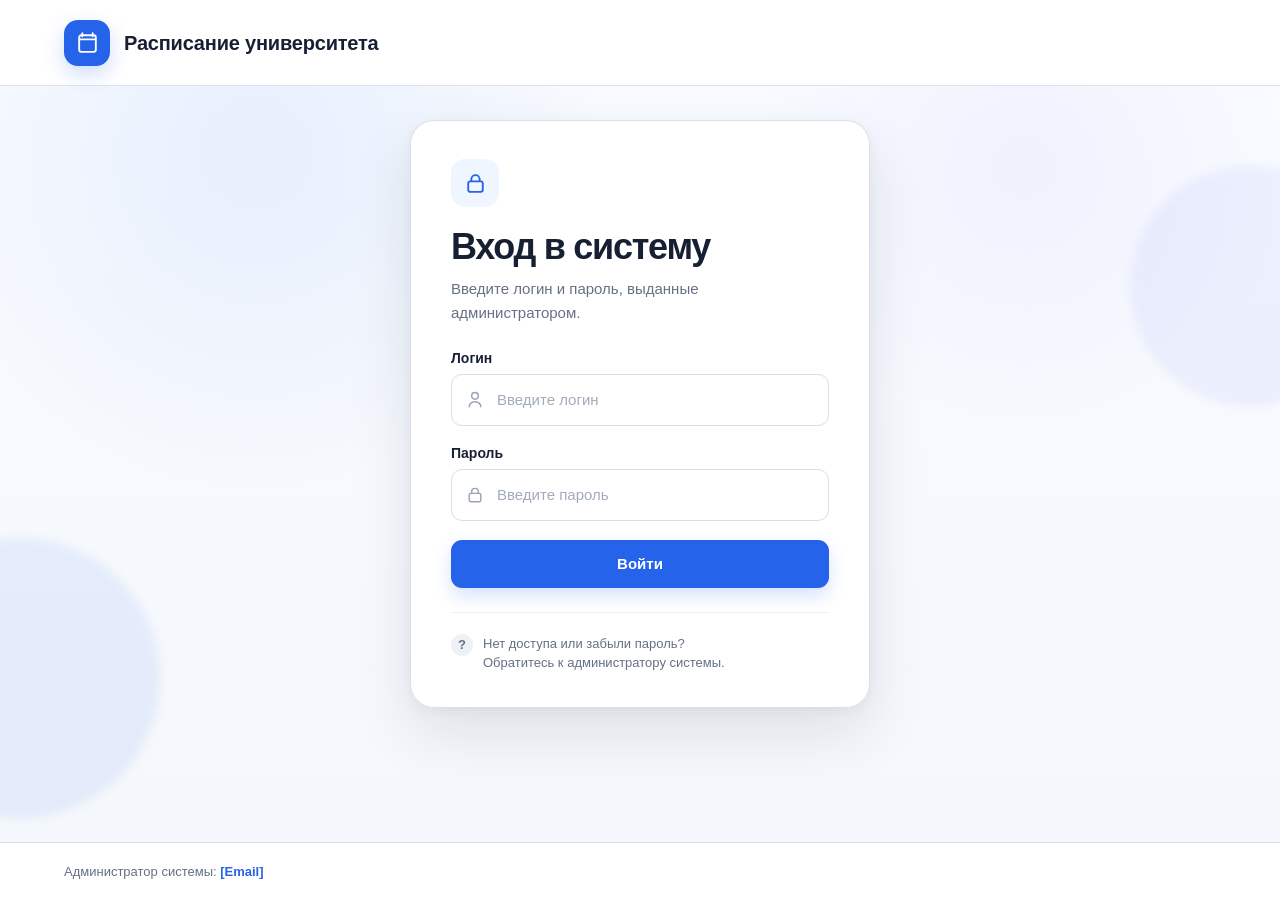
==== commit fab2ce05: "Подключена авторизация к интерфейсу" ====
--- a/frontend/admin.html
+++ b/frontend/admin.html
@@ -347,5 +347,7 @@
 <script src="admin-generation.js"></script>
 <script src="admin-versions.js"></script>
 <script src="admin-dashboard.js"></script>
+<script src="auth.js"></script>
+<script src="auth-page.js"></script>
 </body>
 </html>
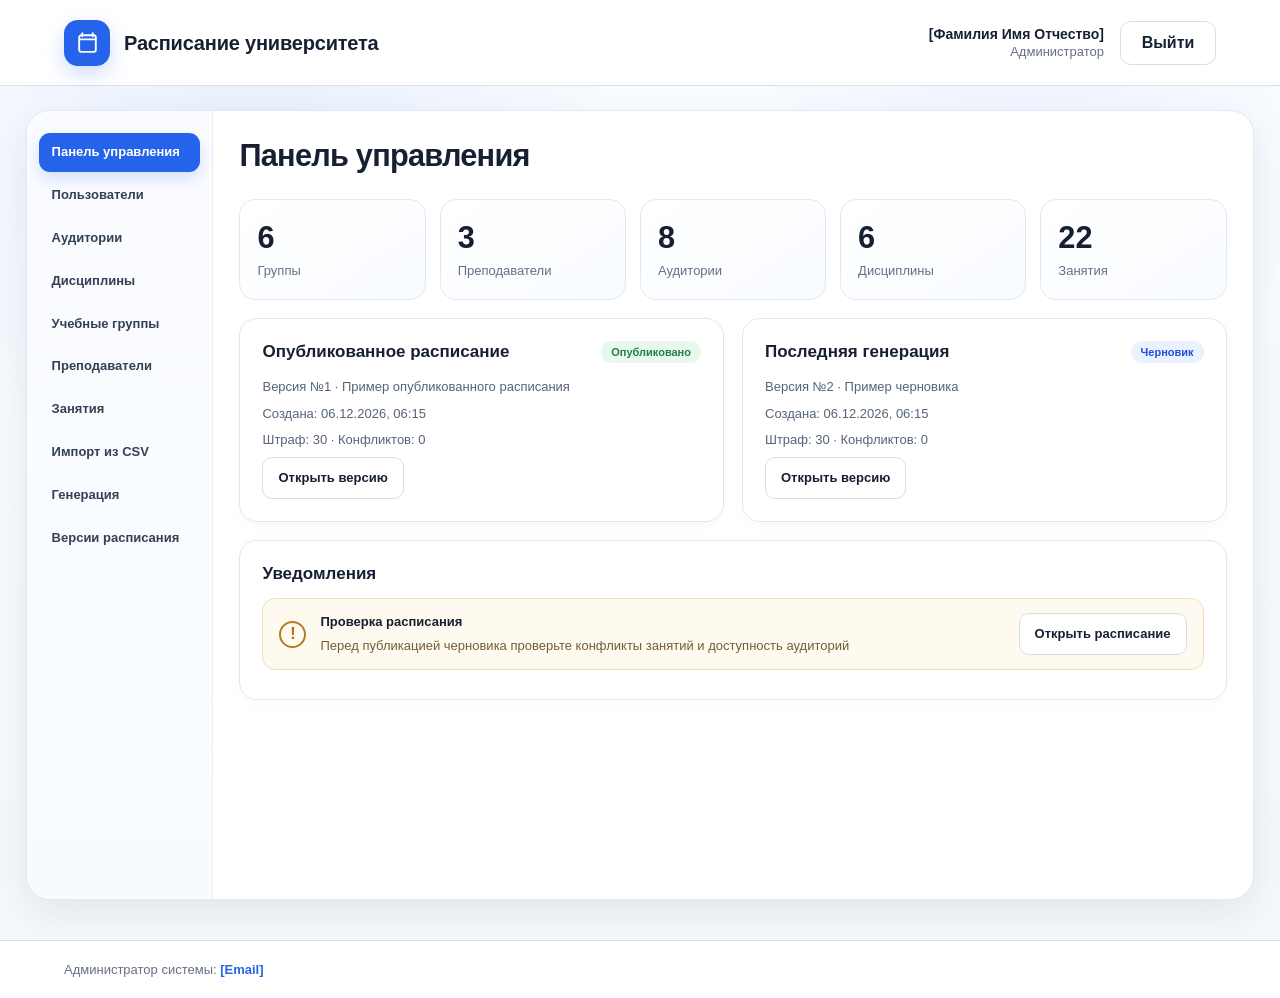
==== commit 925bf140: "Merge 1cdd15d33463485835fc4eecac2ca967e64acc8e into c98ab1074e6d37cf6530c6dad712f8b124efc2be" ====
--- a/frontend/admin.html
+++ b/frontend/admin.html
@@ -347,7 +347,5 @@
 <script src="admin-generation.js"></script>
 <script src="admin-versions.js"></script>
 <script src="admin-dashboard.js"></script>
-<script src="auth.js"></script>
-<script src="auth-page.js"></script>
 </body>
 </html>
